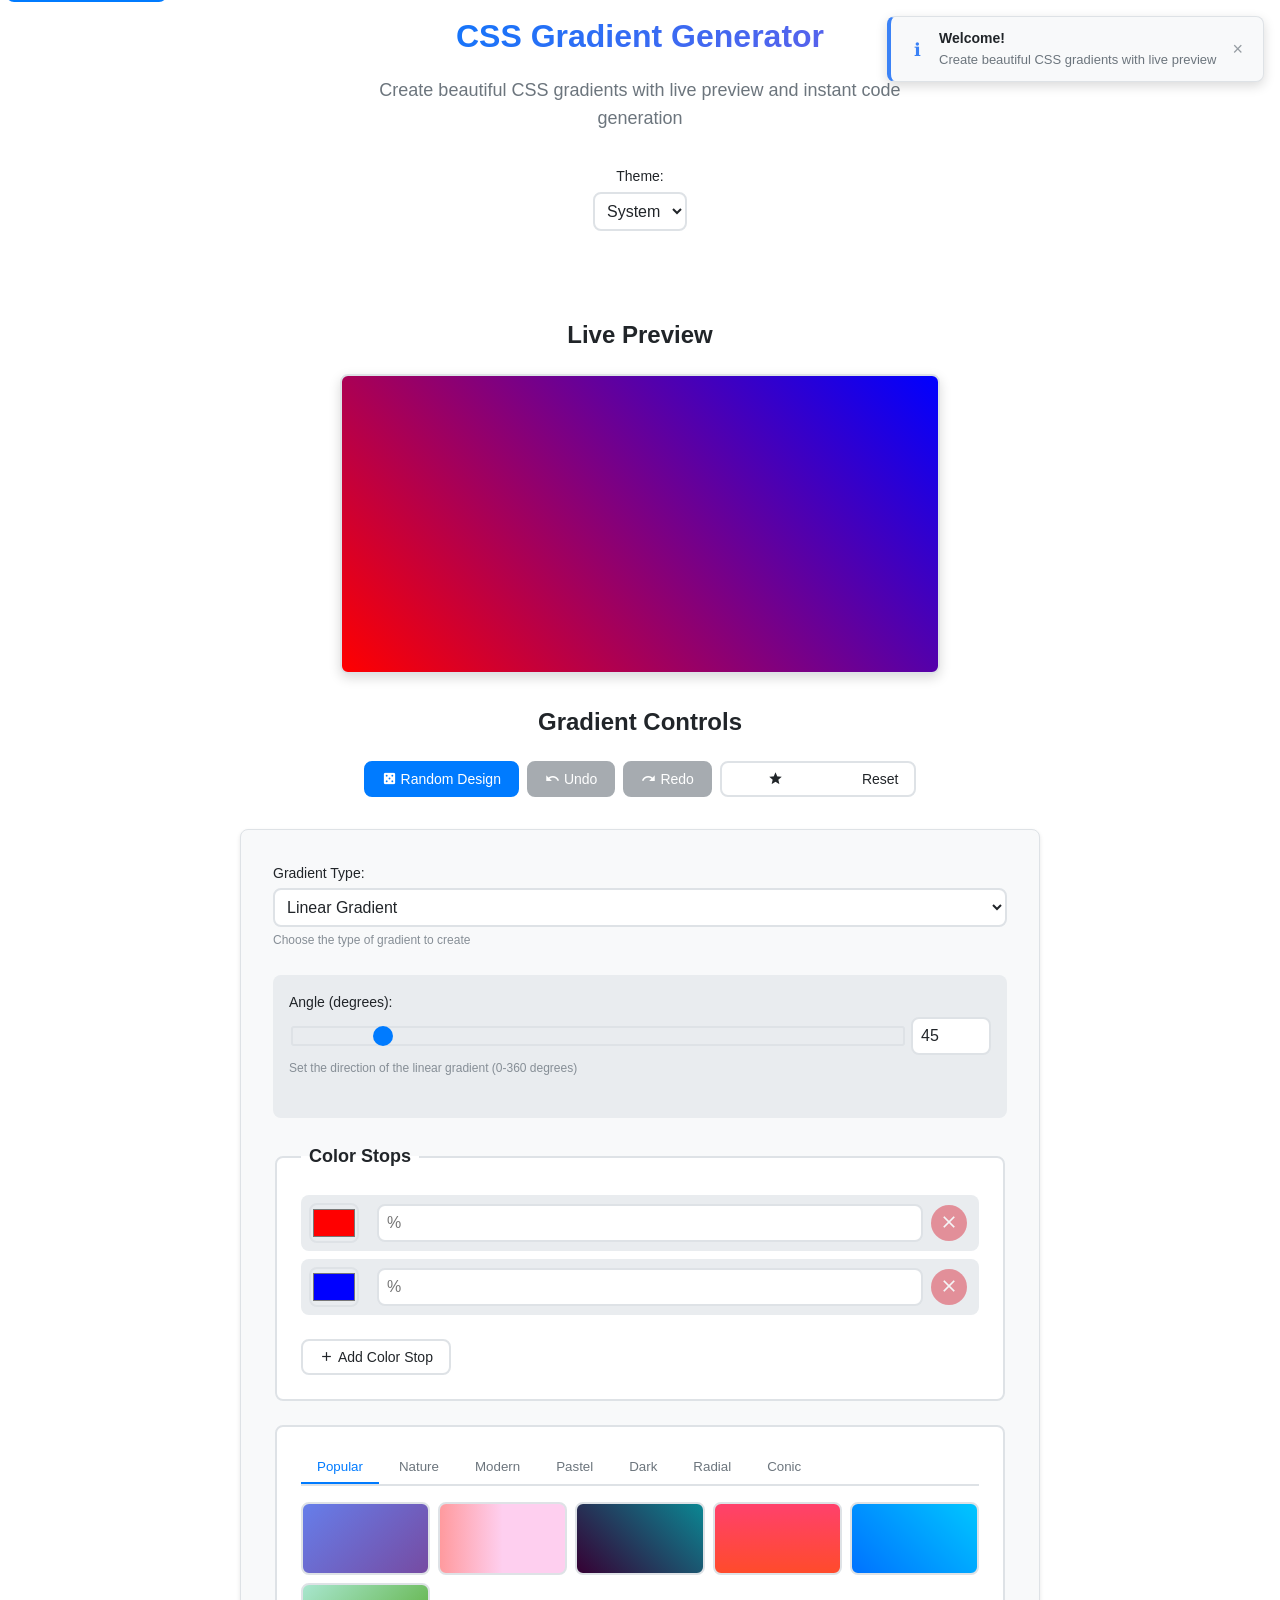
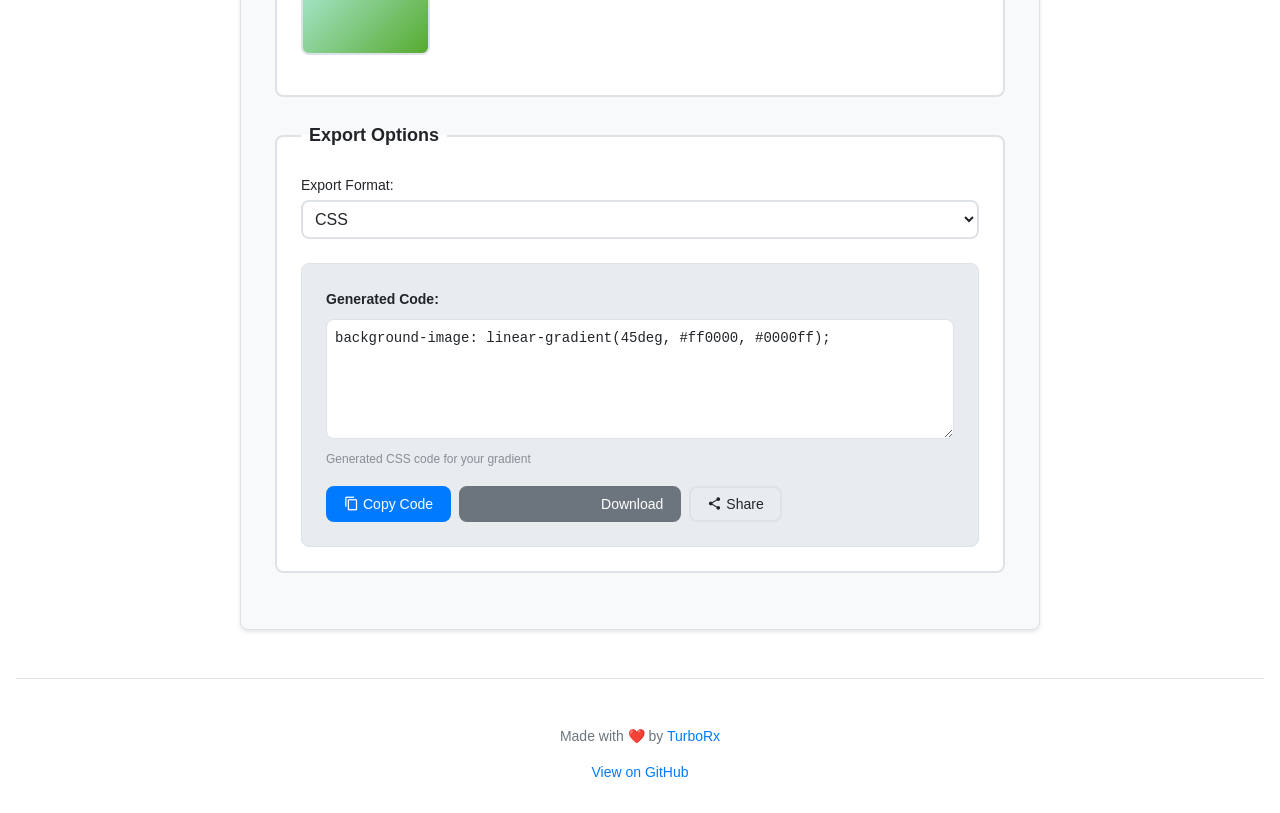
==== index.html @ c4567948 "feat: Replace theme toggle with a theme selector dropdown - Replaces the light/dark mode buttons wit" ====
<!DOCTYPE html>
<html lang="en">
<head>
  <meta charset="UTF-8" />
  <meta name="viewport" content="width=device-width, initial-scale=1.0"/>
  <meta name="description" content="Professional CSS Gradient Generator with live preview, multiple gradient types, and instant code generation" />
  <meta name="keywords" content="CSS, gradient, generator, web design, linear, radial, conic, CSS3" />
  <meta name="author" content="TurboRx" />
  <title>CSS Gradient Generator - Create Beautiful Gradients with Live Preview</title>
  
  <!-- Preload critical resources -->
  <link rel="preload" href="styles/styles.css" as="style" />
  <link rel="preload" href="scripts/gradientGenerator.js" as="script" />
  
  <!-- Material Icons -->
  <link rel="preload" href="https://fonts.googleapis.com/icon?family=Material+Icons" as="style" onload="this.onload=null;this.rel='stylesheet'" />
  <noscript><link rel="stylesheet" href="https://fonts.googleapis.com/icon?family=Material+Icons" /></noscript>
  
  <!-- Stylesheets -->
  <link rel="stylesheet" href="styles/index.css" />
  
  <!-- Favicon -->
  <link rel="icon" type="image/svg+xml" href="data:image/svg+xml,<svg xmlns=%22http://www.w3.org/2000/svg%22 viewBox=%220 0 100 100%22><defs><linearGradient id=%22g%22 x1=%220%22 y1=%220%22 x2=%22100%22 y2=%22100%22><stop offset=%220%25%22 style=%22stop-color:%23ff0080%22/><stop offset=%22100%25%22 style=%22stop-color:%23ff8c00%22/></linearGradient></defs><rect width=%22100%22 height=%22100%22 fill=%22url(%23g)%22/></svg>" />
</head>
<body>
  <a href="#main-content" class="skip-link">Skip to main content</a>
  
  <header class="site-header">
    <div>
      <h1 class="title">CSS Gradient Generator</h1>
      <p class="subtitle">Create beautiful CSS gradients with live preview and instant code generation</p>
    </div>
    <section class="theme-section" aria-labelledby="theme-heading">
      <h2 id="theme-heading" class="visually-hidden">Theme Settings</h2>
      <div class="form-group">
        <label for="theme-select">Theme:</label>
        <select id="theme-select">
          <option value="system">System</option>
          <option value="light">Light</option>
          <option value="dark">Dark</option>
        </select>
      </div>
    </section>
  </header>

  <main id="main-content">
    <section class="preview-section" aria-labelledby="preview-heading">
      <h2 id="preview-heading">Live Preview</h2>
      <div id="gradient-preview" role="img" aria-label="Gradient preview" tabindex="0" aria-describedby="gradient-description">
        <div class="loading-spinner" aria-hidden="true"></div>
      </div>
      <p id="gradient-description" class="visually-hidden">Live preview of your gradient</p>
    </section>

    <section class="controls-section" aria-labelledby="controls-heading">
      <h2 id="controls-heading">Gradient Controls</h2>
      
      <div class="action-buttons">
        <button id="randomDesign" type="button" class="btn btn-primary">
          <span class="material-icons" aria-hidden="true">casino</span>
          Random Design
        </button>
        <button id="undoBtn" type="button" class="btn btn-secondary" disabled>
          <span class="material-icons" aria-hidden="true">undo</span>
          Undo
        </button>
        <button id="redoBtn" type="button" class="btn btn-secondary" disabled>
          <span class="material-icons" aria-hidden="true">redo</span>
          Redo
        </button>
        <button id="resetBtn" type="button" class="btn btn-outline">
          <span class="material-icons" aria-hidden="true">restart_alt</span>
          Reset
        </button>
      </div>

      <div id="controls">
        <div class="form-group">
          <label for="gradientType">Gradient Type:</label>
          <select id="gradientType" aria-describedby="gradient-type-help">
            <option value="linear-gradient">Linear Gradient</option>
            <option value="radial-gradient">Radial Gradient</option>
            <option value="conic-gradient">Conic Gradient</option>
            <option value="repeating-linear-gradient">Repeating Linear</option>
            <option value="repeating-radial-gradient">Repeating Radial</option>
            <option value="repeating-conic-gradient">Repeating Conic</option>
          </select>
          <small id="gradient-type-help">Choose the type of gradient to create</small>
        </div>

        <div id="linearControls" class="gradient-controls active">
          <div class="form-group">
            <label for="angle">Angle (degrees):</label>
            <div class="input-with-slider">
              <input type="range" id="angleSlider" min="0" max="360" value="45" aria-label="Gradient angle slider" />
              <input type="number" id="angle" value="45" min="0" max="360" aria-describedby="angle-help" />
            </div>
            <small id="angle-help">Set the direction of the linear gradient (0-360 degrees)</small>
          </div>
        </div>

        <div id="radialControls" class="gradient-controls">
          <div class="form-group">
            <label for="radialShape">Shape:</label>
            <select id="radialShape" aria-describedby="radial-shape-help">
              <option value="circle">Circle</option>
              <option value="ellipse">Ellipse</option>
            </select>
            <small id="radial-shape-help">Choose between circular or elliptical shape</small>
          </div>
          <div class="form-group">
            <label for="radialSize">Size:</label>
            <select id="radialSize" aria-describedby="radial-size-help">
              <option value="farthest-corner">Farthest Corner</option>
              <option value="closest-side">Closest Side</option>
              <option value="closest-corner">Closest Corner</option>
              <option value="farthest-side">Farthest Side</option>
              <option value="contain">Contain</option>
              <option value="cover">Cover</option>
            </select>
            <small id="radial-size-help">Define how the gradient extends</small>
          </div>
          <div class="form-group">
            <label for="radialPosition">Position:</label>
            <input type="text" id="radialPosition" value="center" aria-describedby="radial-position-help" />
            <small id="radial-position-help">Center position (e.g., "center", "top left", "50% 25%")</small>
          </div>
        </div>

        <div id="conicControls" class="gradient-controls">
          <div class="form-group">
            <label for="conicAngle">Starting Angle (degrees):</label>
            <div class="input-with-slider">
              <input type="range" id="conicAngleSlider" min="0" max="360" value="0" aria-label="Conic angle slider" />
              <input type="number" id="conicAngle" value="0" min="0" max="360" aria-describedby="conic-angle-help" />
            </div>
            <small id="conic-angle-help">Starting angle for the conic gradient</small>
          </div>
          <div class="form-group">
            <label for="conicPosition">Position:</label>
            <input type="text" id="conicPosition" value="center" aria-describedby="conic-position-help" />
            <small id="conic-position-help">Center position for the conic gradient</small>
          </div>
        </div>

        <fieldset class="color-stops-fieldset">
          <legend>Color Stops</legend>
          <div id="colorStops" role="group" aria-label="Color stops list">
            <div class="color-stop" data-stop-index="0">
              <label class="visually-hidden" for="color-0">Color 1</label>
              <input type="color" id="color-0" value="#ff0000" aria-label="Color 1" />
              <label class="visually-hidden" for="position-0">Position 1</label>
              <input type="number" id="position-0" class="stop-position" placeholder="%" min="0" max="100" aria-label="Position 1 (percentage)" />
              <button class="remove-stop btn-icon" type="button" aria-label="Remove color stop 1" disabled>
                <span class="material-icons" aria-hidden="true">close</span>
              </button>
            </div>
            <div class="color-stop" data-stop-index="1">
              <label class="visually-hidden" for="color-1">Color 2</label>
              <input type="color" id="color-1" value="#0000ff" aria-label="Color 2" />
              <label class="visually-hidden" for="position-1">Position 2</label>
              <input type="number" id="position-1" class="stop-position" placeholder="%" min="0" max="100" aria-label="Position 2 (percentage)" />
              <button class="remove-stop btn-icon" type="button" aria-label="Remove color stop 2" disabled>
                <span class="material-icons" aria-hidden="true">close</span>
              </button>
            </div>
          </div>
          <button id="addStop" type="button" class="btn btn-outline">
            <span class="material-icons" aria-hidden="true">add</span>
            Add Color Stop
          </button>
        </fieldset>

        <fieldset class="presets-fieldset">
          <legend>Preset Gradients</legend>
          <div id="presetGradients" class="preset-grid" role="group" aria-label="Preset gradient options"></div>
        </fieldset>

        <fieldset class="export-fieldset">
          <legend>Export Options</legend>
          <div class="form-group">
            <label for="exportFormat">Export Format:</label>
            <select id="exportFormat">
              <option value="css">CSS</option>
              <option value="scss">SCSS</option>
              <option value="json">JSON</option>
              <option value="svg">SVG</option>
            </select>
          </div>
          <div class="code-output">
            <label for="css-code" class="code-label">Generated Code:</label>
            <textarea id="css-code" rows="4" cols="50" readonly aria-describedby="css-code-help" spellcheck="false"></textarea>
            <small id="css-code-help">Generated CSS code for your gradient</small>
            <div class="code-actions">
              <button id="copyCode" type="button" class="btn btn-primary">
                <span class="material-icons" aria-hidden="true">content_copy</span>
                Copy Code
              </button>
              <button id="downloadCode" type="button" class="btn btn-secondary">
                <span class="material-icons" aria-hidden="true">download</span>
                Download
              </button>
              <button id="shareGradient" type="button" class="btn btn-outline">
                <span class="material-icons" aria-hidden="true">share</span>
                Share
              </button>
            </div>
          </div>
        </fieldset>
      </div>
    </section>
  </main>

  <footer>
    <p>Made with ❤️ by <a href="https://github.com/TurboRx" target="_blank" rel="noopener noreferrer">TurboRx</a></p>
    <p><a href="https://github.com/TurboRx/CSS-Gradient-Generator" target="_blank" rel="noopener noreferrer">View on GitHub</a></p>
  </footer>

  <div id="toast-container" aria-live="polite" aria-atomic="true"></div>
  <div id="loading-overlay" class="loading-overlay" aria-hidden="true">
    <div class="loading-content">
      <div class="loading-spinner"></div>
      <p>Processing...</p>
    </div>
  </div>

  <!-- Scripts loaded in dependency order -->
  <script src="scripts/toastNotifications.js"></script>
  <script src="scripts/utils.js"></script>
  <script src="scripts/gradientPresets.js"></script>
  <script src="scripts/gradientGenerator.js"></script>
</body>
</html>
---- styles/styles.css ----
/* ===== CSS GRADIENT GENERATOR STYLES ===== */

/* CSS Variables for consistent theming */
:root {
  /* Light Theme Colors */
  --bg-primary: #ffffff;
  --bg-secondary: #f8f9fa;
  --bg-tertiary: #e9ecef;
  --text-primary: #212529;
  --text-secondary: #6c757d;
  --text-muted: #868e96;
  
  /* Accent Colors */
  --accent-primary: #007bff;
  --accent-secondary: #6c5ce7;
  --accent-success: #28a745;
  --accent-warning: #ffc107;
  --accent-danger: #dc3545;
  
  /* Border and Shadow */
  --border-color: #dee2e6;
  --border-radius: 8px;
  --shadow-sm: 0 2px 4px rgba(0,0,0,0.1);
  --shadow-md: 0 4px 12px rgba(0,0,0,0.15);
  --shadow-lg: 0 8px 24px rgba(0,0,0,0.2);
  
  /* Spacing */
  --spacing-xs: 0.25rem;
  --spacing-sm: 0.5rem;
  --spacing-md: 1rem;
  --spacing-lg: 1.5rem;
  --spacing-xl: 2rem;
  --spacing-xxl: 3rem;
  
  /* Typography */
  --font-family: -apple-system, BlinkMacSystemFont, 'Segoe UI', Roboto, 'Helvetica Neue', Arial, sans-serif;
  --font-family-mono: 'SF Mono', Monaco, 'Cascadia Code', 'Roboto Mono', Consolas, 'Courier New', monospace;
  --font-size-xs: 0.75rem;
  --font-size-sm: 0.875rem;
  --font-size-base: 1rem;
  --font-size-lg: 1.125rem;
  --font-size-xl: 1.25rem;
  --font-size-xxl: 1.5rem;
  --font-size-xxxl: 2rem;
  
  /* Transitions */
  --transition-fast: 0.15s ease;
  --transition-base: 0.25s ease;
  --transition-slow: 0.35s ease;
}

/* Dark Theme Variables */
[data-theme='dark'] {
  --bg-primary: #0d1117;
  --bg-secondary: #161b22;
  --bg-tertiary: #21262d;
  --text-primary: #f0f6fc;
  --text-secondary: #8b949e;
  --text-muted: #6e7681;
  --border-color: #30363d;
  --accent-primary: #58a6ff;
  --accent-secondary: #a5a5ff;
}

/* ===== BASE STYLES ===== */

*,
*::before,
*::after {
  box-sizing: border-box;
}

body {
  margin: 0;
  padding: var(--spacing-md);
  font-family: var(--font-family);
  font-size: var(--font-size-base);
  line-height: 1.6;
  color: var(--text-primary);
  background-color: var(--bg-primary);
  transition: background-color var(--transition-base), color var(--transition-base);
  min-height: 100vh;
  display: flex;
  flex-direction: column;
}

/* Focus styles for accessibility */
:focus {
  outline: 2px solid var(--accent-primary);
  outline-offset: 2px;
}

:focus:not(:focus-visible) {
  outline: none;
}

:focus-visible {
  outline: 2px solid var(--accent-primary);
  outline-offset: 2px;
}

/* Skip link for accessibility */
.skip-link {
  position: absolute;
  top: -40px;
  left: 6px;
  background: var(--accent-primary);
  color: white;
  padding: 8px;
  text-decoration: none;
  border-radius: var(--border-radius);
  z-index: 1000;
  transition: top var(--transition-fast);
}

.skip-link:focus {
  top: 6px;
}

/* Visually hidden utility */
.visually-hidden {
  position: absolute !important;
  width: 1px !important;
  height: 1px !important;
  padding: 0 !important;
  margin: -1px !important;
  overflow: hidden !important;
  clip: rect(0, 0, 0, 0) !important;
  white-space: nowrap !important;
  border: 0 !important;
}

/* ===== TYPOGRAPHY ===== */

h1, h2, h3, h4, h5, h6 {
  margin: 0 0 var(--spacing-md) 0;
  font-weight: 600;
  line-height: 1.3;
}

.title {
  text-align: center;
  font-size: var(--font-size-xxxl);
  font-weight: 700;
  background: linear-gradient(135deg, var(--accent-primary), var(--accent-secondary));
  -webkit-background-clip: text;
  -webkit-text-fill-color: transparent;
  background-clip: text;
  margin-bottom: var(--spacing-sm);
}

.subtitle {
  text-align: center;
  color: var(--text-secondary);
  font-size: var(--font-size-lg);
  margin-bottom: var(--spacing-xl);
  max-width: 600px;
  margin-left: auto;
  margin-right: auto;
}

/* ===== LAYOUT ===== */

.site-header {
  display: flex;
  flex-direction: column;
  align-items: center;
  margin-bottom: var(--spacing-xl);
}

main {
  flex: 1;
  max-width: 1200px;
  margin: 0 auto;
  width: 100%;
}

footer {
  margin-top: var(--spacing-xxl);
  padding-top: var(--spacing-xl);
  border-top: 1px solid var(--border-color);
  text-align: center;
  color: var(--text-secondary);
  font-size: var(--font-size-sm);
}

footer a {
  color: var(--accent-primary);
  text-decoration: none;
  transition: color var(--transition-fast);
}

footer a:hover {
  text-decoration: underline;
}

/* ===== SECTIONS ===== */

section {
  margin-bottom: var(--spacing-xl);
}

.theme-section {
  text-align: center;
  margin-bottom: var(--spacing-xl);
}

.preview-section h2,
.controls-section h2 {
  text-align: center;
  margin-bottom: var(--spacing-lg);
  color: var(--text-primary);
}

/* ===== THEME TOGGLE ===== */

#theme-toggle {
  display: flex;
  justify-content: center;
  gap: var(--spacing-sm);
  margin-bottom: var(--spacing-lg);
}

#theme-toggle .btn {
  display: flex;
  align-items: center;
  gap: var(--spacing-xs);
  padding: var(--spacing-sm) var(--spacing-md);
  border: 2px solid var(--border-color);
  background: var(--bg-secondary);
  color: var(--text-primary);
  border-radius: var(--border-radius);
  cursor: pointer;
  font-size: var(--font-size-sm);
  font-weight: 500;
  transition: all var(--transition-fast);
  text-decoration: none;
}

#theme-toggle .btn:hover {
  border-color: var(--accent-primary);
  transform: translateY(-2px);
  box-shadow: var(--shadow-sm);
}

#theme-toggle .btn[aria-pressed="true"] {
  background: var(--accent-primary);
  border-color: var(--accent-primary);
  color: white;
}

/* Material Icons Support */
.material-icons {
  font-family: 'Material Icons';
  font-weight: normal;
  font-style: normal;
  font-size: 1.1em;
  line-height: 1;
  letter-spacing: normal;
  text-transform: none;
  display: inline-block;
  white-space: nowrap;
  word-wrap: normal;
  direction: ltr;
  -webkit-font-feature-settings: 'liga';
  -webkit-font-smoothing: antialiased;
}

/* Fallback for Material Icons */
.material-icons::before {
  content: attr(data-icon);
}

/* ===== GRADIENT PREVIEW ===== */

#gradient-preview {
  width: 100%;
  max-width: 600px;
  height: 300px;
  margin: 0 auto var(--spacing-xl);
  border-radius: var(--border-radius);
  border: 2px solid var(--border-color);
  position: relative;
  overflow: hidden;
  transition: all var(--transition-base);
  box-shadow: var(--shadow-md);
  background: linear-gradient(45deg, #ff0080, #ff8c00);
}

#gradient-preview:hover {
  box-shadow: var(--shadow-lg);
  transform: translateY(-4px);
}

#gradient-preview:focus {
  border-color: var(--accent-primary);
}

.loading-spinner {
  position: absolute;
  top: 50%;
  left: 50%;
  transform: translate(-50%, -50%);
  width: 40px;
  height: 40px;
  border: 4px solid var(--border-color);
  border-top: 4px solid var(--accent-primary);
  border-radius: 50%;
  animation: spin 1s linear infinite;
  display: none;
}

@keyframes spin {
  0% { transform: translate(-50%, -50%) rotate(0deg); }
  100% { transform: translate(-50%, -50%) rotate(360deg); }
}

/* ===== CONTROLS ===== */

.controls-section {
  max-width: 800px;
  margin: 0 auto;
}

.action-buttons {
  display: flex;
  justify-content: center;
  flex-wrap: wrap;
  gap: var(--spacing-sm);
  margin-bottom: var(--spacing-xl);
}

#controls {
  background: var(--bg-secondary);
  padding: var(--spacing-xl);
  border: 1px solid var(--border-color);
  border-radius: var(--border-radius);
  box-shadow: var(--shadow-sm);
}

/* ===== FORM STYLES ===== */

.form-group {
  margin-bottom: var(--spacing-lg);
}

label {
  display: block;
  margin-bottom: var(--spacing-xs);
  font-weight: 500;
  color: var(--text-primary);
  font-size: var(--font-size-sm);
}

input,
select,
textarea {
  width: 100%;
  padding: var(--spacing-sm);
  border: 2px solid var(--border-color);
  border-radius: var(--border-radius);
  background: var(--bg-primary);
  color: var(--text-primary);
  font-size: var(--font-size-base);
  font-family: inherit;
  transition: all var(--transition-fast);
}

input:focus,
select:focus,
textarea:focus {
  border-color: var(--accent-primary);
  box-shadow: 0 0 0 3px rgba(0, 123, 255, 0.1);
}

input:invalid {
  border-color: var(--accent-danger);
}

small {
  display: block;
  margin-top: var(--spacing-xs);
  color: var(--text-muted);
  font-size: var(--font-size-xs);
}

/* Input with slider */
.input-with-slider {
  display: grid;
  grid-template-columns: 1fr 80px;
  gap: var(--spacing-sm);
  align-items: center;
}

input[type="range"] {
  -webkit-appearance: none;
  height: 6px;
  background: var(--bg-tertiary);
  border-radius: 3px;
  outline: none;
}

input[type="range"]::-webkit-slider-thumb {
  -webkit-appearance: none;
  appearance: none;
  width: 20px;
  height: 20px;
  background: var(--accent-primary);
  border-radius: 50%;
  cursor: pointer;
  transition: all var(--transition-fast);
}

input[type="range"]::-webkit-slider-thumb:hover {
  transform: scale(1.2);
}

input[type="range"]::-moz-range-thumb {
  width: 20px;
  height: 20px;
  background: var(--accent-primary);
  border-radius: 50%;
  cursor: pointer;
  border: none;
}

/* ===== FIELDSETS ===== */

fieldset {
  border: 2px solid var(--border-color);
  border-radius: var(--border-radius);
  padding: var(--spacing-lg);
  margin-bottom: var(--spacing-lg);
  background: var(--bg-primary);
}

legend {
  padding: 0 var(--spacing-sm);
  font-weight: 600;
  color: var(--text-primary);
  font-size: var(--font-size-lg);
}

.gradient-controls {
  display: none;
  padding: var(--spacing-md);
  background: var(--bg-tertiary);
  border-radius: var(--border-radius);
  margin-bottom: var(--spacing-lg);
}

.gradient-controls.active {
  display: block;
  animation: fadeIn 0.3s ease;
}

@keyframes fadeIn {
  from { opacity: 0; transform: translateY(-10px); }
  to { opacity: 1; transform: translateY(0); }
}

/* ===== COLOR STOPS ===== */

.color-stops-fieldset {
  position: relative;
}

#colorStops {
  max-height: 400px;
  overflow-y: auto;
  margin-bottom: var(--spacing-md);
}

.color-stop {
  display: grid;
  grid-template-columns: 60px 1fr 40px;
  gap: var(--spacing-sm);
  align-items: center;
  padding: var(--spacing-sm);
  background: var(--bg-tertiary);
  border-radius: var(--border-radius);
  margin-bottom: var(--spacing-sm);
  transition: all var(--transition-fast);
  animation: slideIn 0.3s ease;
}

@keyframes slideIn {
  from {
    opacity: 0;
    transform: translateX(-20px);
  }
  to {
    opacity: 1;
    transform: translateX(0);
  }
}

@keyframes slideOut {
  from {
    opacity: 1;
    transform: translateX(0);
  }
  to {
    opacity: 0;
    transform: translateX(-100%);
  }
}

.color-stop:hover {
  background: var(--bg-secondary);
  transform: translateX(4px);
}

.color-stop input[type="color"] {
  width: 50px;
  height: 40px;
  padding: 0;
  border: 2px solid var(--border-color);
  border-radius: var(--border-radius);
  cursor: pointer;
  background: none;
}

.color-stop input[type="number"] {
  width: 100%;
}

.btn-icon {
  width: 36px;
  height: 36px;
  border: none;
  background: var(--accent-danger);
  color: white;
  border-radius: 50%;
  cursor: pointer;
  display: flex;
  align-items: center;
  justify-content: center;
  font-size: var(--font-size-lg);
  font-weight: bold;
  transition: all var(--transition-fast);
}

.btn-icon:hover:not(:disabled) {
  background: #c82333;
  transform: scale(1.1);
}

.btn-icon:disabled {
  opacity: 0.5;
  cursor: not-allowed;
  transform: none;
}

/* ===== PRESET GRADIENTS ===== */

.preset-grid {
  display: grid;
  grid-template-columns: repeat(auto-fill, minmax(120px, 1fr));
  gap: var(--spacing-sm);
  margin-bottom: var(--spacing-md);
}

.preset-item {
  aspect-ratio: 16/9;
  border-radius: var(--border-radius);
  border: 2px solid var(--border-color);
  cursor: pointer;
  transition: all var(--transition-fast);
  position: relative;
  overflow: hidden;
}

.preset-item:hover {
  border-color: var(--accent-primary);
  transform: scale(1.05);
  box-shadow: var(--shadow-md);
}

.preset-item:focus {
  border-color: var(--accent-primary);
  box-shadow: 0 0 0 3px rgba(0, 123, 255, 0.2);
}

.preset-item::after {
  content: '';
  position: absolute;
  inset: 0;
  background: rgba(0, 0, 0, 0.1);
  opacity: 0;
  transition: opacity var(--transition-fast);
}

.preset-item:hover::after {
  opacity: 1;
}

/* ===== BUTTONS ===== */

.btn {
  display: inline-flex;
  align-items: center;
  gap: var(--spacing-xs);
  padding: var(--spacing-sm) var(--spacing-md);
  border: 2px solid transparent;
  border-radius: var(--border-radius);
  font-size: var(--font-size-sm);
  font-weight: 500;
  text-decoration: none;
  cursor: pointer;
  transition: all var(--transition-fast);
  background: none;
  color: inherit;
  font-family: inherit;
  position: relative;
  overflow: hidden;
}

.btn::before {
  content: '';
  position: absolute;
  inset: 0;
  background: currentColor;
  opacity: 0;
  transition: opacity var(--transition-fast);
  z-index: -1;
}

.btn:hover::before {
  opacity: 0.1;
}

.btn:active {
  transform: translateY(1px);
}

.btn:disabled {
  opacity: 0.6;
  cursor: not-allowed;
  transform: none !important;
}

.btn-primary {
  background: var(--accent-primary);
  color: white;
  border-color: var(--accent-primary);
}

.btn-primary:hover {
  background: #0056b3;
  border-color: #0056b3;
  transform: translateY(-2px);
  box-shadow: var(--shadow-md);
}

.btn-secondary {
  background: var(--text-secondary);
  color: white;
  border-color: var(--text-secondary);
}

.btn-secondary:hover {
  background: #495057;
  border-color: #495057;
  transform: translateY(-2px);
}

.btn-outline {
  border-color: var(--border-color);
  background: transparent;
  color: var(--text-primary);
}

.btn-outline:hover {
  background: var(--accent-primary);
  border-color: var(--accent-primary);
  color: white;
  transform: translateY(-2px);
}

/* ===== CODE OUTPUT ===== */

.code-output {
  background: var(--bg-tertiary);
  padding: var(--spacing-lg);
  border-radius: var(--border-radius);
  border: 1px solid var(--border-color);
}

.code-label {
  font-size: var(--font-size-sm);
  font-weight: 600;
  margin-bottom: var(--spacing-sm);
}

#css-code {
  font-family: var(--font-family-mono);
  font-size: var(--font-size-sm);
  line-height: 1.5;
  background: var(--bg-primary);
  border: 1px solid var(--border-color);
  resize: vertical;
  min-height: 120px;
  width: 100%;
}

.code-actions {
  display: flex;
  flex-wrap: wrap;
  gap: var(--spacing-sm);
  margin-top: var(--spacing-md);
}

/* ===== TOAST NOTIFICATIONS ===== */

#toast-container {
  position: fixed;
  top: var(--spacing-md);
  right: var(--spacing-md);
  z-index: 1050;
  max-width: 350px;
}

.toast {
  background: var(--bg-primary);
  color: var(--text-primary);
  border: 1px solid var(--border-color);
  border-radius: var(--border-radius);
  padding: var(--spacing-md);
  margin-bottom: var(--spacing-sm);
  box-shadow: var(--shadow-lg);
  animation: slideInRight 0.3s ease;
  position: relative;
  display: flex;
  align-items: flex-start;
  gap: var(--spacing-sm);
}

@keyframes slideInRight {
  from {
    transform: translateX(100%);
    opacity: 0;
  }
  to {
    transform: translateX(0);
    opacity: 1;
  }
}

.toast.success {
  border-left: 4px solid var(--accent-success);
}

.toast.error {
  border-left: 4px solid var(--accent-danger);
}

.toast.warning {
  border-left: 4px solid var(--accent-warning);
}

.toast-icon {
  font-size: var(--font-size-lg);
  margin-top: 2px;
}

.toast-content {
  flex: 1;
}

.toast-title {
  font-weight: 600;
  margin-bottom: var(--spacing-xs);
}

.toast-message {
  font-size: var(--font-size-sm);
  color: var(--text-secondary);
}

.toast-close {
  background: none;
  border: none;
  color: var(--text-secondary);
  cursor: pointer;
  padding: 0;
  font-size: var(--font-size-lg);
  line-height: 1;
}

.toast-close:hover {
  color: var(--text-primary);
}

/* ===== LOADING OVERLAY ===== */

.loading-overlay {
  position: fixed;
  inset: 0;
  background: rgba(0, 0, 0, 0.7);
  display: flex;
  align-items: center;
  justify-content: center;
  z-index: 1060;
  backdrop-filter: blur(4px);
  opacity: 0;
  visibility: hidden;
  transition: all var(--transition-base);
}

.loading-overlay.active {
  opacity: 1;
  visibility: visible;
}

.loading-content {
  background: var(--bg-primary);
  padding: var(--spacing-xxl);
  border-radius: var(--border-radius);
  text-align: center;
  box-shadow: var(--shadow-lg);
}

.loading-content .loading-spinner {
  position: relative;
  transform: none;
  display: block;
  margin: 0 auto var(--spacing-lg);
}

/* ===== RESPONSIVE DESIGN ===== */

@media (max-width: 768px) {
  body {
    padding: var(--spacing-sm);
  }
  
  .site-header {
    margin-bottom: var(--spacing-lg);
  }
  
  .title {
    font-size: var(--font-size-xxl);
  }
  
  .subtitle {
    font-size: var(--font-size-base);
  }
  
  #gradient-preview {
    height: 200px;
  }
  
  #controls {
    padding: var(--spacing-lg);
  }
  
  .input-with-slider {
    grid-template-columns: 1fr;
    gap: var(--spacing-xs);
  }
  
  .color-stop {
    grid-template-columns: 50px 1fr 36px;
    gap: var(--spacing-xs);
  }
  
  .action-buttons {
    justify-content: stretch;
  }
  
  .action-buttons .btn {
    flex: 1;
    justify-content: center;
    min-width: 0;
  }
  
  .code-actions {
    flex-direction: column;
  }
  
  .code-actions .btn {
    justify-content: center;
  }
  
  .preset-grid {
    grid-template-columns: repeat(auto-fit, minmax(100px, 1fr));
  }
  
  #toast-container {
    left: var(--spacing-sm);
    right: var(--spacing-sm);
    max-width: none;
  }
  
  #theme-toggle {
    flex-direction: column;
    gap: var(--spacing-xs);
  }
}

@media (max-width: 480px) {
  .title {
    font-size: var(--font-size-xl);
  }
  
  #theme-toggle .btn {
    width: 120px;
    justify-content: center;
  }
  
  .action-buttons {
    grid-template-columns: 1fr 1fr;
    display: grid;
  }
}

/* ===== PRINT STYLES ===== */

@media print {
  .skip-link,
  #theme-toggle,
  .action-buttons,
  .code-actions,
  #toast-container,
  .loading-overlay {
    display: none !important;
  }
  
  body {
    background: white !important;
    color: black !important;
  }
  
  #gradient-preview {
    border: 2px solid #000;
    box-shadow: none;
  }
  
  #controls {
    border: 1px solid #000;
    box-shadow: none;
  }
}

/* ===== ACCESSIBILITY ENHANCEMENTS ===== */

@media (prefers-reduced-motion: reduce) {
  *,
  *::before,
  *::after {
    animation-duration: 0.01ms !important;
    animation-iteration-count: 1 !important;
    transition-duration: 0.01ms !important;
    scroll-behavior: auto !important;
  }
  
  .loading-spinner {
    animation: none;
  }
}

@media (prefers-contrast: high) {
  :root {
    --border-color: #000;
    --shadow-sm: 0 2px 4px rgba(0,0,0,0.5);
    --shadow-md: 0 4px 12px rgba(0,0,0,0.5);
    --shadow-lg: 0 8px 24px rgba(0,0,0,0.5);
  }
  
  [data-theme='dark'] {
    --border-color: #fff;
  }
}

/* ===== UTILITY CLASSES ===== */

.sr-only {
  position: absolute !important;
  width: 1px !important;
  height: 1px !important;
  padding: 0 !important;
  margin: -1px !important;
  overflow: hidden !important;
  clip: rect(0, 0, 0, 0) !important;
  white-space: nowrap !important;
  border: 0 !important;
}

.text-center { text-align: center; }
.text-left { text-align: left; }
.text-right { text-align: right; }

.mb-0 { margin-bottom: 0; }
.mb-1 { margin-bottom: var(--spacing-xs); }
.mb-2 { margin-bottom: var(--spacing-sm); }
.mb-3 { margin-bottom: var(--spacing-md); }
.mb-4 { margin-bottom: var(--spacing-lg); }

.fade-in {
  animation: fadeIn 0.5s ease;
}

.slide-up {
  animation: slideUp 0.3s ease;
}

@keyframes slideUp {
  from {
    opacity: 0;
    transform: translateY(20px);
  }
  to {
    opacity: 1;
    transform: translateY(0);
  }
}
---- styles/index.css ----
/* Aggregated styles: base styles only */
@import url('./styles.css');
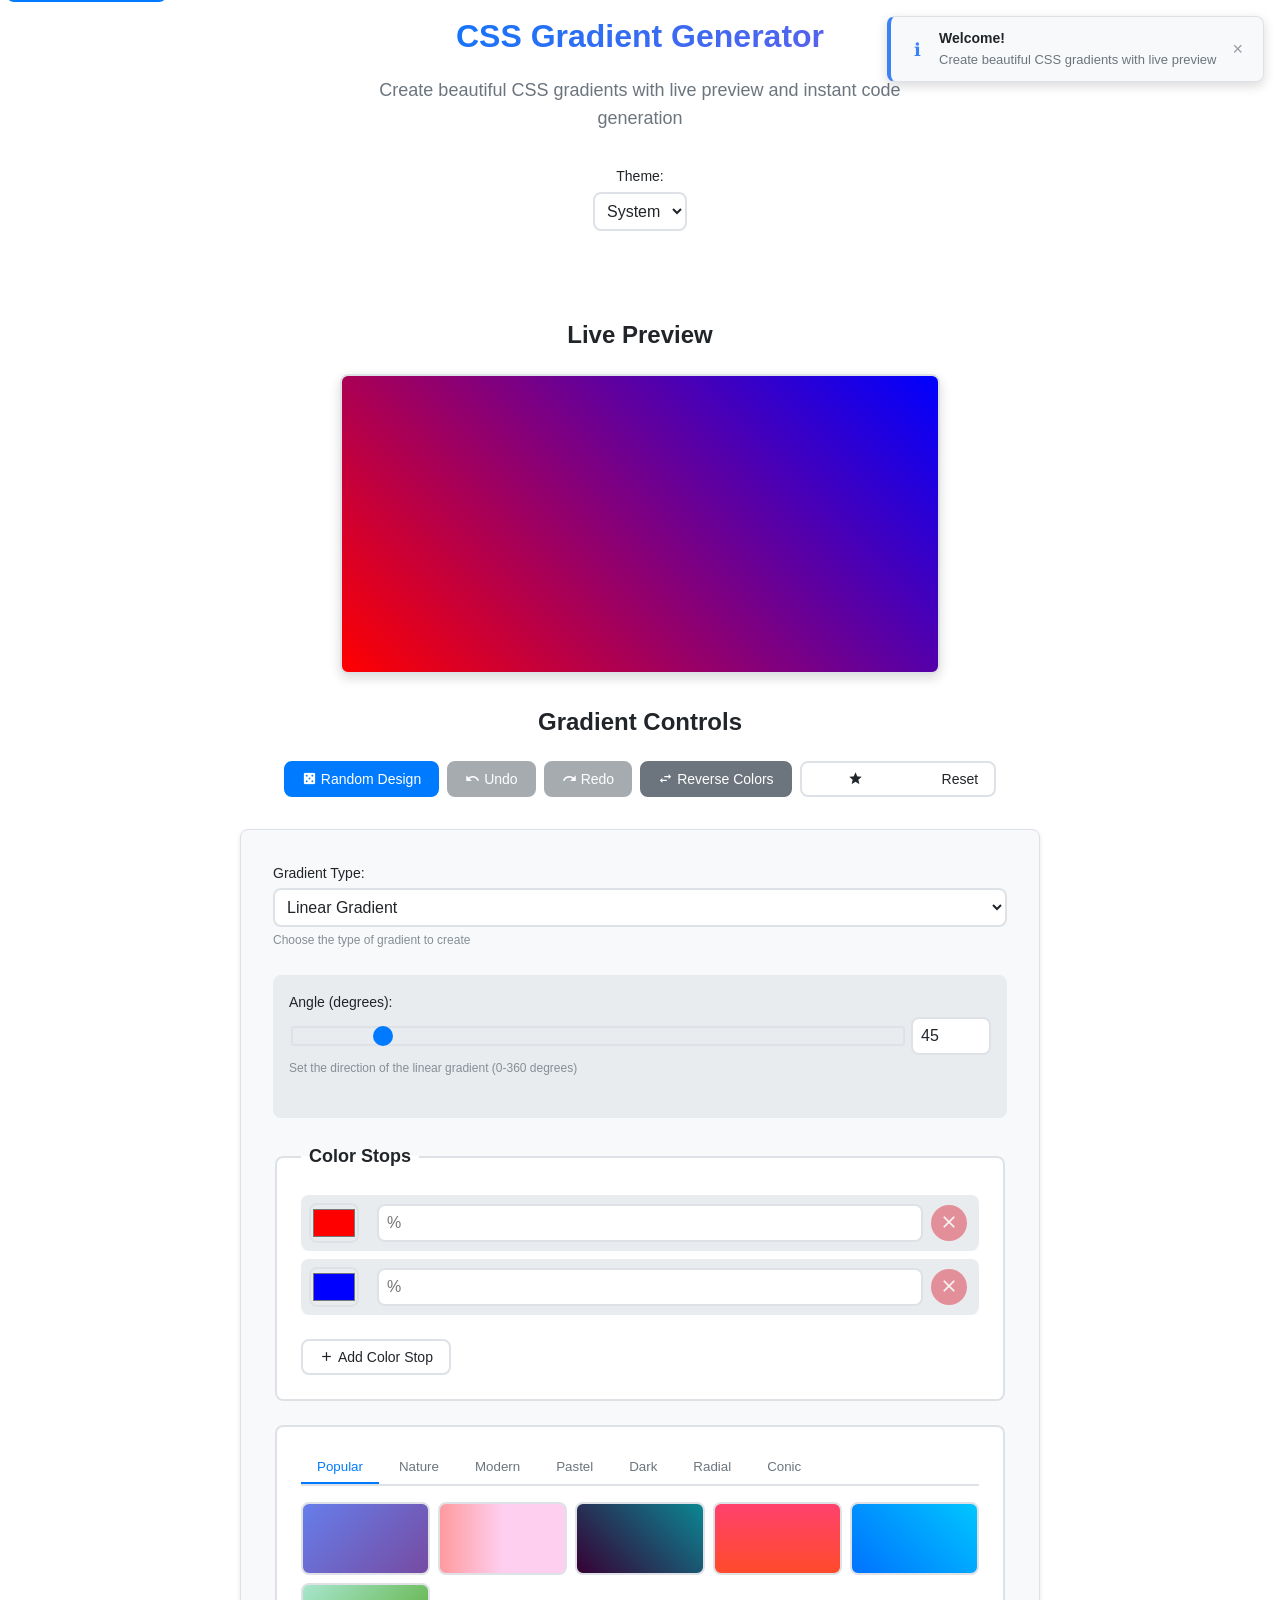
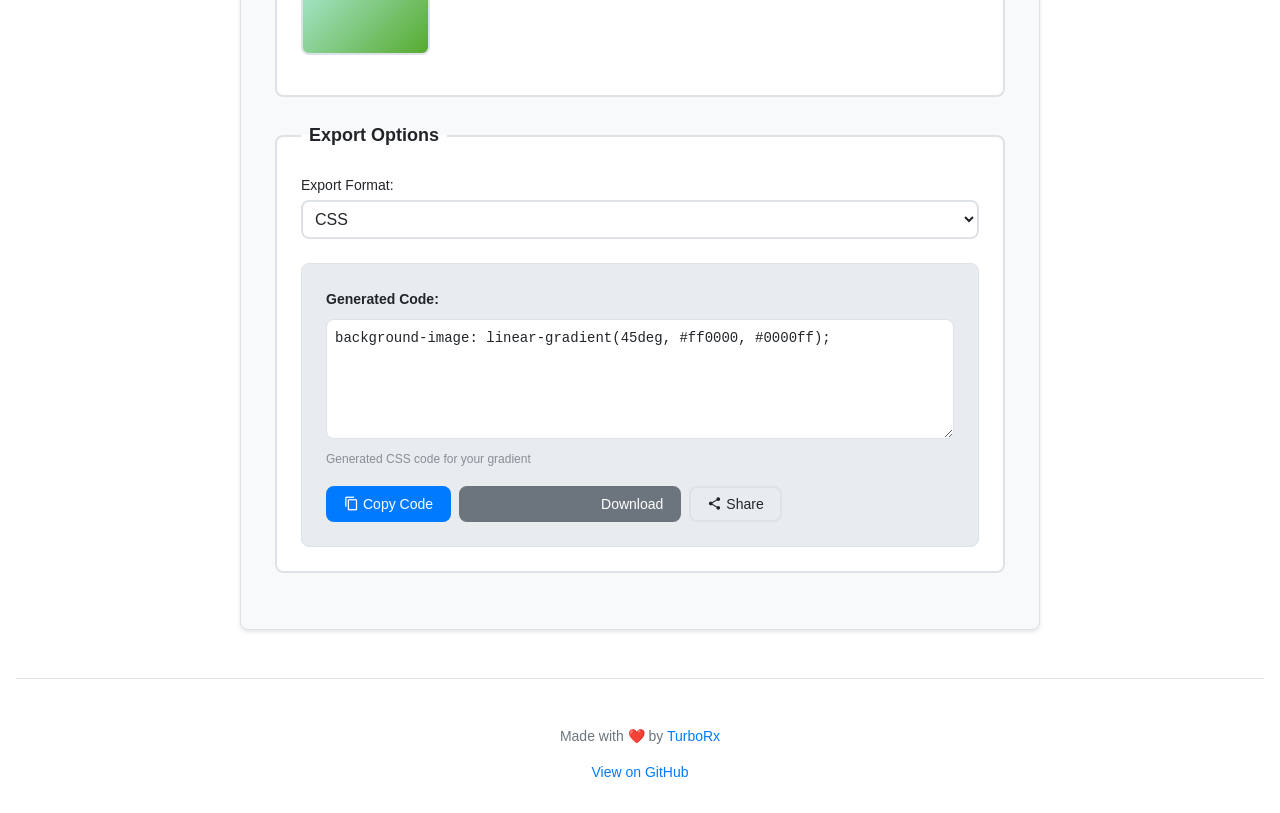
==== commit b3774cac: "feat: add Reverse Colors feature, Tailwind CSS export format, and test updates" ====
--- a/index.html
+++ b/index.html
@@ -68,6 +68,10 @@
           <span class="material-icons" aria-hidden="true">redo</span>
           Redo
         </button>
+        <button id="reverseColors" type="button" class="btn btn-secondary">
+          <span class="material-icons" aria-hidden="true">swap_horiz</span>
+          Reverse Colors
+        </button>
         <button id="resetBtn" type="button" class="btn btn-outline">
           <span class="material-icons" aria-hidden="true">restart_alt</span>
           Reset
@@ -182,6 +186,7 @@
             <label for="exportFormat">Export Format:</label>
             <select id="exportFormat">
               <option value="css">CSS</option>
+              <option value="tailwind">Tailwind CSS</option>
               <option value="scss">SCSS</option>
               <option value="json">JSON</option>
               <option value="svg">SVG</option>
--- a/styles/styles.css
+++ b/styles/styles.css
@@ -831,6 +831,10 @@
 /* ===== RESPONSIVE DESIGN ===== */
 
 @media (max-width: 768px) {
+  .skip-link {
+    display: none;
+  }
+
   body {
     padding: var(--spacing-sm);
   }
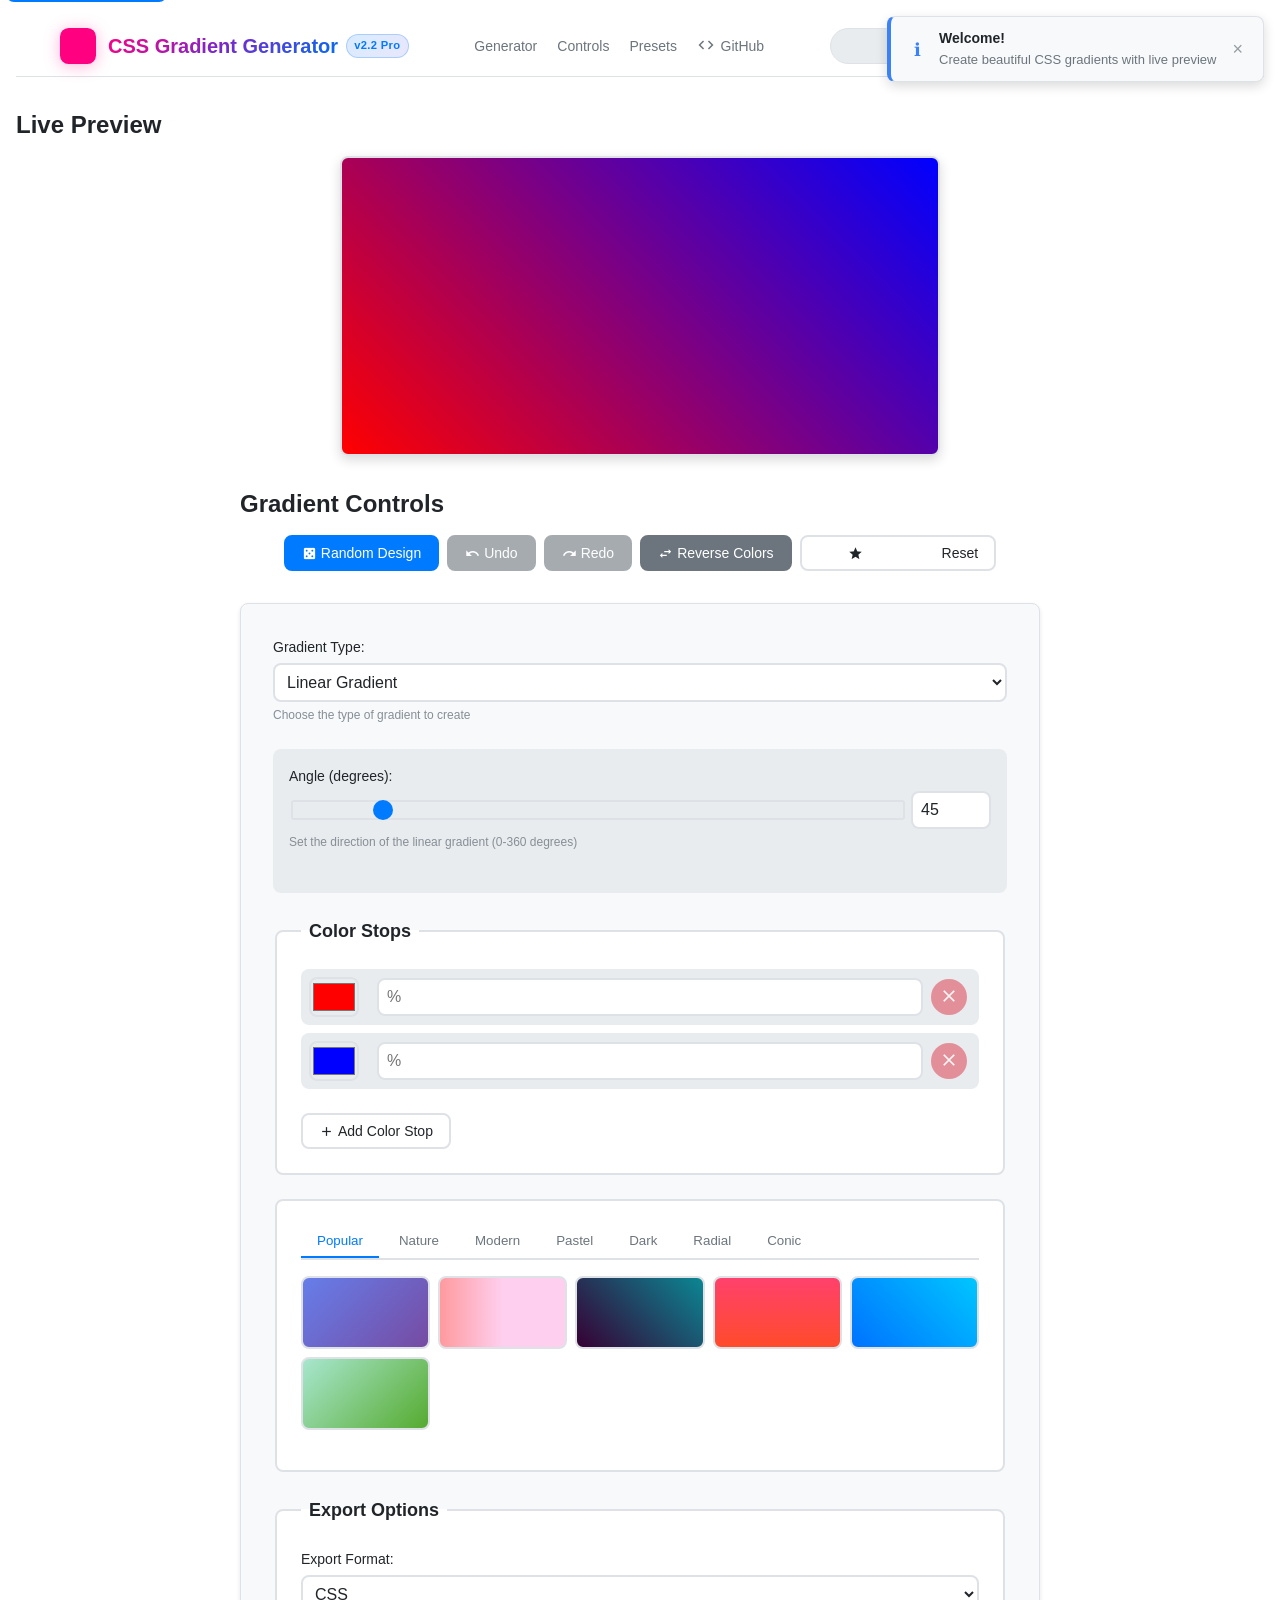
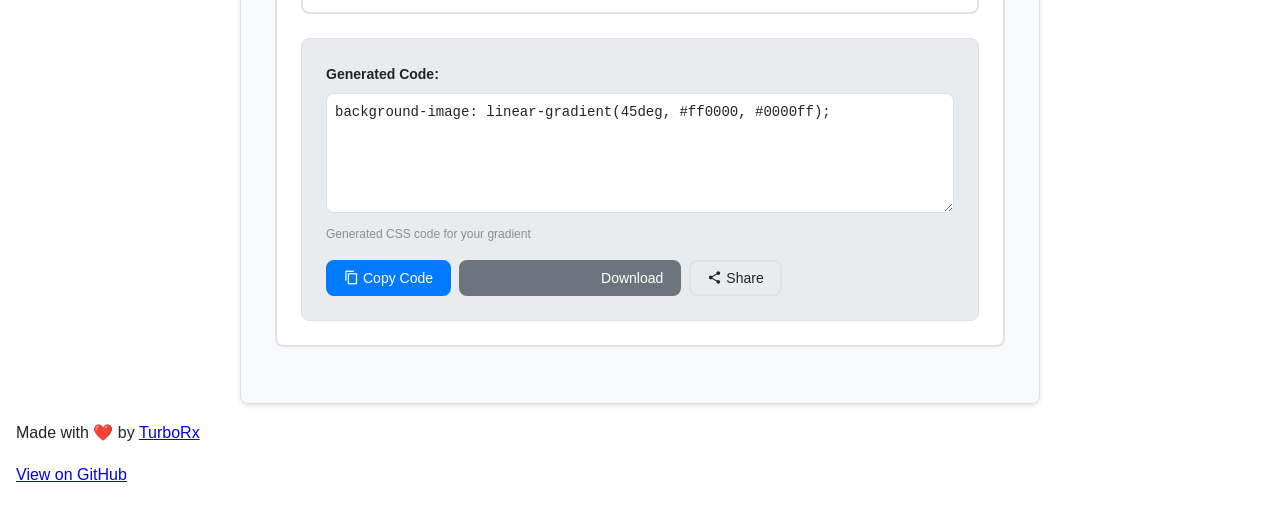
==== commit 471d2e8f: "feat(ui): add glassmorphic header, mobile hamburger menu, and modern Light/Dark/System theme pill sw" ====
--- a/index.html
+++ b/index.html
@@ -26,21 +26,94 @@
   <a href="#main-content" class="skip-link">Skip to main content</a>
   
   <header class="site-header">
-    <div>
-      <h1 class="title">CSS Gradient Generator</h1>
-      <p class="subtitle">Create beautiful CSS gradients with live preview and instant code generation</p>
-    </div>
-    <section class="theme-section" aria-labelledby="theme-heading">
-      <h2 id="theme-heading" class="visually-hidden">Theme Settings</h2>
-      <div class="form-group">
-        <label for="theme-select">Theme:</label>
-        <select id="theme-select">
+    <div class="header-container">
+      <div class="brand">
+        <div class="brand-logo" aria-hidden="true">
+          <svg viewBox="0 0 100 100" class="logo-svg" width="36" height="36">
+            <defs>
+              <linearGradient id="logo-g" x1="0" y1="0" x2="100" y2="100">
+                <stop offset="0%" stop-color="#ff0080"/>
+                <stop offset="100%" stop-color="#7928ca"/>
+              </linearGradient>
+            </defs>
+            <rect width="100" height="100" rx="24" fill="url(#logo-g)"/>
+          </svg>
+        </div>
+        <div class="brand-text">
+          <h1 class="title">CSS Gradient Generator</h1>
+          <span class="version-badge">v2.2 Pro</span>
+        </div>
+      </div>
+
+      <!-- Desktop Navigation -->
+      <nav class="desktop-nav" aria-label="Main Navigation">
+        <a href="#main-content" class="nav-link">Generator</a>
+        <a href="#controls-heading" class="nav-link">Controls</a>
+        <a href="#presetGradients" class="nav-link">Presets</a>
+        <a href="https://github.com/TurboRx/CSS-Gradient-Generator" target="_blank" rel="noopener noreferrer" class="nav-link github-link">
+          <span class="material-icons" aria-hidden="true">code</span> GitHub
+        </a>
+      </nav>
+
+      <!-- Theme Switcher Pills -->
+      <div class="theme-switcher-wrapper">
+        <div class="theme-pill-group" role="group" aria-label="Theme mode switcher">
+          <button type="button" class="theme-pill-btn" data-theme-val="light" title="Light Theme" aria-label="Light Theme">
+            <span class="material-icons" aria-hidden="true">light_mode</span>
+          </button>
+          <button type="button" class="theme-pill-btn" data-theme-val="dark" title="Dark Theme" aria-label="Dark Theme">
+            <span class="material-icons" aria-hidden="true">dark_mode</span>
+          </button>
+          <button type="button" class="theme-pill-btn" data-theme-val="system" title="System Theme" aria-label="System Theme">
+            <span class="material-icons" aria-hidden="true">desktop_windows</span>
+          </button>
+        </div>
+        <select id="theme-select" class="visually-hidden">
           <option value="system">System</option>
           <option value="light">Light</option>
           <option value="dark">Dark</option>
         </select>
       </div>
-    </section>
+
+      <!-- Mobile Hamburger Button -->
+      <button id="hamburger-menu" class="hamburger-btn" type="button" aria-label="Toggle navigation menu" aria-expanded="false" aria-controls="mobile-nav">
+        <span class="hamburger-bar"></span>
+        <span class="hamburger-bar"></span>
+        <span class="hamburger-bar"></span>
+      </button>
+    </div>
+
+    <!-- Mobile Drawer Nav -->
+    <div id="mobile-nav" class="mobile-nav-drawer" aria-hidden="true">
+      <nav aria-label="Mobile Navigation">
+        <a href="#main-content" class="mobile-link">
+          <span class="material-icons" aria-hidden="true">tune</span> Generator
+        </a>
+        <a href="#controls-heading" class="mobile-link">
+          <span class="material-icons" aria-hidden="true">settings</span> Controls
+        </a>
+        <a href="#presetGradients" class="mobile-link">
+          <span class="material-icons" aria-hidden="true">style</span> Presets
+        </a>
+        <a href="https://github.com/TurboRx/CSS-Gradient-Generator" target="_blank" rel="noopener noreferrer" class="mobile-link">
+          <span class="material-icons" aria-hidden="true">code</span> View on GitHub
+        </a>
+      </nav>
+      <div class="mobile-theme-row">
+        <span class="mobile-theme-label">Appearance</span>
+        <div class="theme-pill-group mobile-theme-group" role="group" aria-label="Mobile theme switcher">
+          <button type="button" class="theme-pill-btn" data-theme-val="light">
+            <span class="material-icons" aria-hidden="true">light_mode</span> Light
+          </button>
+          <button type="button" class="theme-pill-btn" data-theme-val="dark">
+            <span class="material-icons" aria-hidden="true">dark_mode</span> Dark
+          </button>
+          <button type="button" class="theme-pill-btn" data-theme-val="system">
+            <span class="material-icons" aria-hidden="true">desktop_windows</span> System
+          </button>
+        </div>
+      </div>
+    </div>
   </header>
 
   <main id="main-content">
--- a/styles/styles.css
+++ b/styles/styles.css
@@ -161,63 +161,256 @@
 
 /* ===== LAYOUT ===== */
 
+/* ===== LAYOUT & HEADER ===== */
+
 .site-header {
-  display: flex;
-  flex-direction: column;
-  align-items: center;
+  position: sticky;
+  top: 0;
+  z-index: 1000;
+  background-color: rgba(255, 255, 255, 0.85);
+  backdrop-filter: blur(16px);
+  -webkit-backdrop-filter: blur(16px);
+  border-bottom: 1px solid var(--border-color);
   margin-bottom: var(--spacing-xl);
-}
-
-main {
-  flex: 1;
+  transition: background-color var(--transition-base), border-color var(--transition-base);
+}
+
+[data-theme='dark'] .site-header {
+  background-color: rgba(13, 17, 23, 0.85);
+}
+
+.header-container {
   max-width: 1200px;
   margin: 0 auto;
+  padding: 0.75rem 1.25rem;
+  display: flex;
+  align-items: center;
+  justify-content: space-between;
+  gap: var(--spacing-md);
+}
+
+.brand {
+  display: flex;
+  align-items: center;
+  gap: 0.75rem;
+}
+
+.brand-logo {
+  display: flex;
+  align-items: center;
+  justify-content: center;
+}
+
+.logo-svg {
+  filter: drop-shadow(0 2px 8px rgba(255, 0, 128, 0.3));
+}
+
+.brand-text {
+  display: flex;
+  align-items: center;
+  gap: 0.5rem;
+}
+
+.title {
+  margin: 0;
+  font-size: var(--font-size-xl);
+  font-weight: 700;
+  background: linear-gradient(135deg, #ff0080, #7928ca, #0070f3);
+  -webkit-background-clip: text;
+  -webkit-text-fill-color: transparent;
+  background-clip: text;
+  white-space: nowrap;
+}
+
+.version-badge {
+  font-size: 0.7rem;
+  font-weight: 600;
+  padding: 0.15rem 0.45rem;
+  border-radius: 999px;
+  background: linear-gradient(135deg, rgba(0, 123, 255, 0.15), rgba(108, 92, 231, 0.15));
+  color: var(--accent-primary);
+  border: 1px solid rgba(0, 123, 255, 0.25);
+  letter-spacing: 0.03em;
+}
+
+/* Desktop Navigation */
+.desktop-nav {
+  display: flex;
+  align-items: center;
+  gap: 1.25rem;
+}
+
+.nav-link {
+  color: var(--text-secondary);
+  text-decoration: none;
+  font-weight: 500;
+  font-size: var(--font-size-sm);
+  display: flex;
+  align-items: center;
+  gap: 0.35rem;
+  transition: color var(--transition-fast), transform var(--transition-fast);
+}
+
+.nav-link:hover {
+  color: var(--accent-primary);
+  transform: translateY(-1px);
+}
+
+.nav-link .material-icons {
+  font-size: 1.1rem;
+}
+
+/* Theme Switcher Pills */
+.theme-switcher-wrapper {
+  display: flex;
+  align-items: center;
+}
+
+.theme-pill-group {
+  display: inline-flex;
+  background-color: var(--bg-tertiary);
+  padding: 3px;
+  border-radius: 999px;
+  border: 1px solid var(--border-color);
+}
+
+.theme-pill-btn {
+  border: none;
+  background: transparent;
+  color: var(--text-secondary);
+  padding: 0.35rem 0.65rem;
+  border-radius: 999px;
+  font-size: 0.8rem;
+  font-weight: 500;
+  cursor: pointer;
+  display: inline-flex;
+  align-items: center;
+  gap: 0.25rem;
+  transition: all var(--transition-fast);
+}
+
+.theme-pill-btn .material-icons {
+  font-size: 1rem;
+}
+
+.theme-pill-btn:hover {
+  color: var(--text-primary);
+}
+
+.theme-pill-btn[data-active="true"] {
+  background-color: var(--bg-primary);
+  color: var(--accent-primary);
+  box-shadow: 0 1px 3px rgba(0,0,0,0.12);
+  font-weight: 600;
+}
+
+/* Mobile Hamburger Button */
+.hamburger-btn {
+  display: none;
+  flex-direction: column;
+  justify-content: space-around;
+  width: 38px;
+  height: 38px;
+  background: var(--bg-tertiary);
+  border: 1px solid var(--border-color);
+  border-radius: 8px;
+  padding: 8px;
+  cursor: pointer;
+  z-index: 1001;
+  transition: background-color var(--transition-fast);
+}
+
+.hamburger-btn:hover {
+  background: var(--bg-secondary);
+}
+
+.hamburger-bar {
   width: 100%;
-}
-
-footer {
-  margin-top: var(--spacing-xxl);
-  padding-top: var(--spacing-xl);
+  height: 2px;
+  background-color: var(--text-primary);
+  border-radius: 2px;
+  transition: transform 0.25s ease, opacity 0.25s ease;
+}
+
+.hamburger-btn.active .hamburger-bar:nth-child(1) {
+  transform: translateY(7px) rotate(45deg);
+}
+
+.hamburger-btn.active .hamburger-bar:nth-child(2) {
+  opacity: 0;
+}
+
+.hamburger-btn.active .hamburger-bar:nth-child(3) {
+  transform: translateY(-7px) rotate(-45deg);
+}
+
+/* Mobile Nav Drawer */
+.mobile-nav-drawer {
+  display: none;
+  max-height: 0;
+  overflow: hidden;
+  background-color: var(--bg-secondary);
   border-top: 1px solid var(--border-color);
-  text-align: center;
+  transition: max-height 0.3s ease, padding 0.3s ease;
+}
+
+.mobile-nav-drawer.active {
+  display: block;
+  max-height: 320px;
+  padding: 1rem 1.25rem;
+}
+
+.mobile-link {
+  display: flex;
+  align-items: center;
+  gap: 0.5rem;
+  padding: 0.6rem 0;
+  color: var(--text-primary);
+  text-decoration: none;
+  font-weight: 500;
+  font-size: var(--font-size-base);
+  border-bottom: 1px solid var(--border-color);
+}
+
+.mobile-link:last-child {
+  border-bottom: none;
+}
+
+.mobile-link .material-icons {
+  color: var(--accent-primary);
+  font-size: 1.2rem;
+}
+
+.mobile-theme-row {
+  display: flex;
+  align-items: center;
+  justify-content: space-between;
+  margin-top: 1rem;
+  padding-top: 0.75rem;
+  border-top: 1px solid var(--border-color);
+}
+
+.mobile-theme-label {
+  font-size: var(--font-size-sm);
+  font-weight: 600;
   color: var(--text-secondary);
-  font-size: var(--font-size-sm);
-}
-
-footer a {
-  color: var(--accent-primary);
-  text-decoration: none;
-  transition: color var(--transition-fast);
-}
-
-footer a:hover {
-  text-decoration: underline;
-}
-
-/* ===== SECTIONS ===== */
-
-section {
-  margin-bottom: var(--spacing-xl);
-}
-
-.theme-section {
-  text-align: center;
-  margin-bottom: var(--spacing-xl);
-}
-
-.preview-section h2,
-.controls-section h2 {
-  text-align: center;
-  margin-bottom: var(--spacing-lg);
-  color: var(--text-primary);
-}
-
-/* ===== THEME TOGGLE ===== */
-
-#theme-toggle {
-  display: flex;
-  justify-content: center;
-  gap: var(--spacing-sm);
+}
+
+/* Responsive Media Queries */
+@media (max-width: 768px) {
+  .desktop-nav,
+  .theme-switcher-wrapper {
+    display: none;
+  }
+
+  .hamburger-btn {
+    display: flex;
+  }
+
+  .brand-text .title {
+    font-size: 1.15rem;
+  }
+}
   margin-bottom: var(--spacing-lg);
 }
 
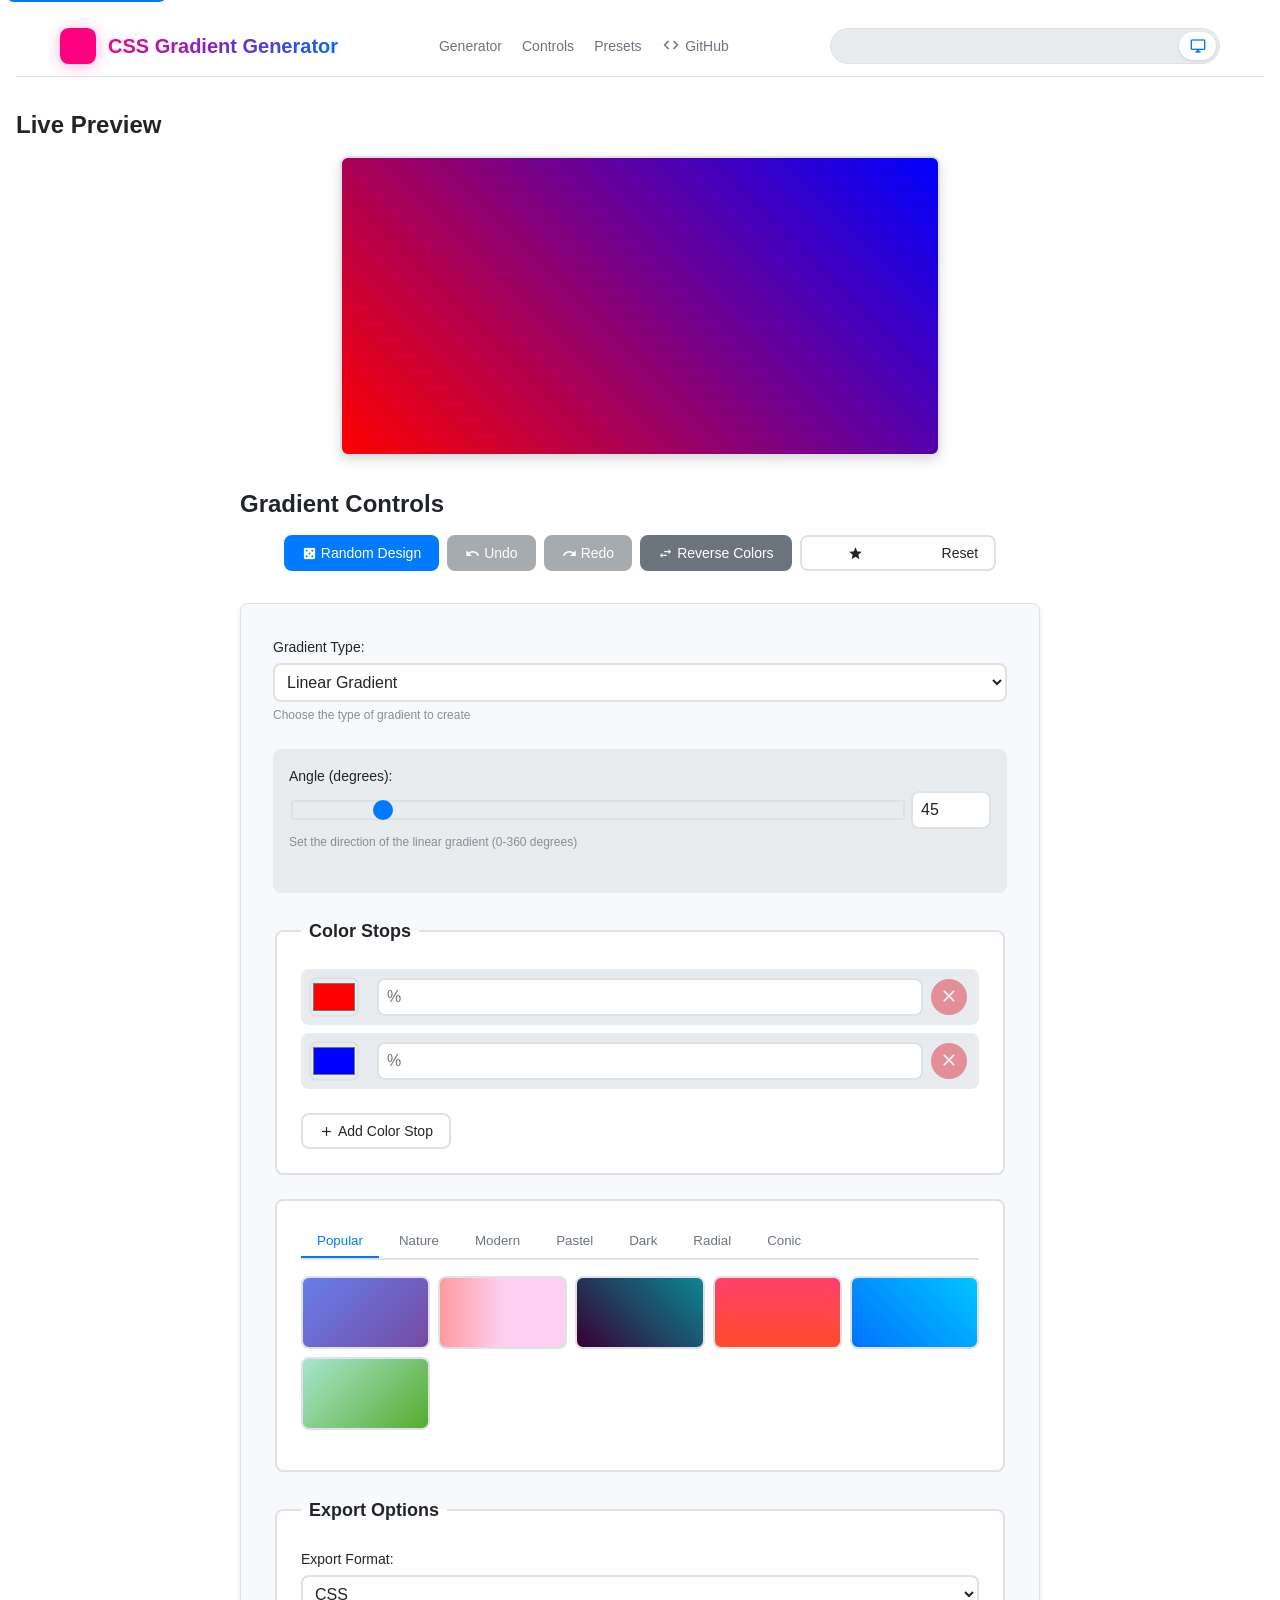
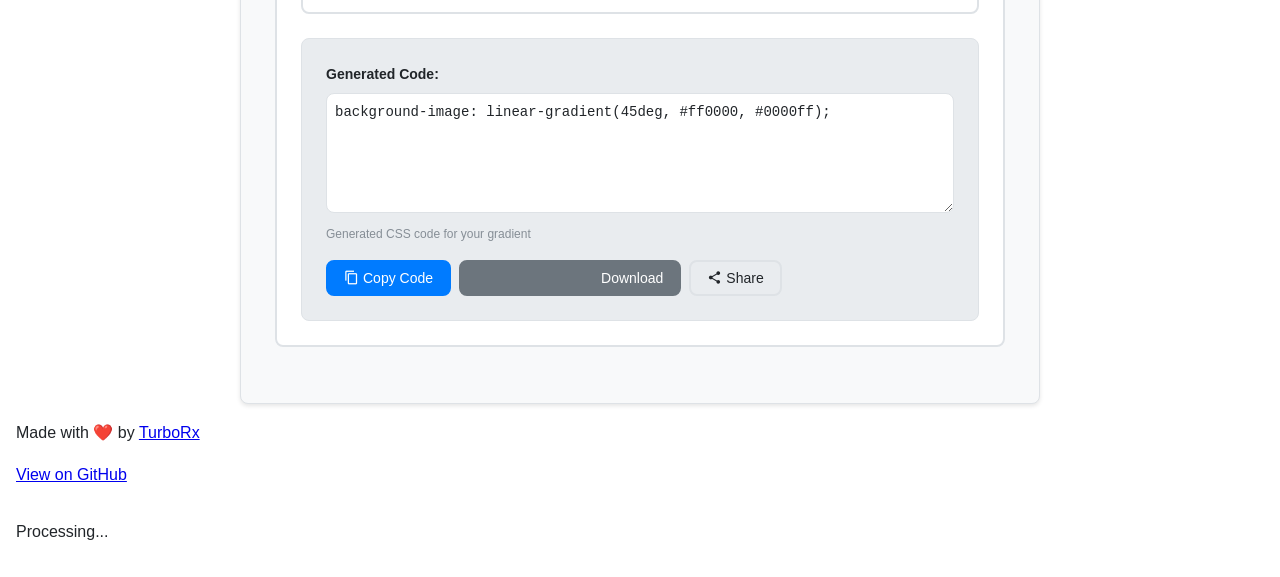
==== commit cdba2f90: "fix(ui): remove v2.2 Pro badge from header" ====
--- a/index.html
+++ b/index.html
@@ -41,7 +41,6 @@
         </div>
         <div class="brand-text">
           <h1 class="title">CSS Gradient Generator</h1>
-          <span class="version-badge">v2.2 Pro</span>
         </div>
       </div>
 
--- a/styles/styles.css
+++ b/styles/styles.css
@@ -904,124 +904,13 @@
   margin-top: var(--spacing-md);
 }
 
-/* ===== TOAST NOTIFICATIONS ===== */
+/* ===== TOAST NOTIFICATIONS (HIDDEN FOR CLEAN POPUP-FREE UI) ===== */
 
 #toast-container {
-  position: fixed;
-  top: var(--spacing-md);
-  right: var(--spacing-md);
-  z-index: 1050;
-  max-width: 350px;
-}
-
-.toast {
-  background: var(--bg-primary);
-  color: var(--text-primary);
-  border: 1px solid var(--border-color);
-  border-radius: var(--border-radius);
-  padding: var(--spacing-md);
-  margin-bottom: var(--spacing-sm);
-  box-shadow: var(--shadow-lg);
-  animation: slideInRight 0.3s ease;
-  position: relative;
-  display: flex;
-  align-items: flex-start;
-  gap: var(--spacing-sm);
-}
-
-@keyframes slideInRight {
-  from {
-    transform: translateX(100%);
-    opacity: 0;
-  }
-  to {
-    transform: translateX(0);
-    opacity: 1;
-  }
-}
-
-.toast.success {
-  border-left: 4px solid var(--accent-success);
-}
-
-.toast.error {
-  border-left: 4px solid var(--accent-danger);
-}
-
-.toast.warning {
-  border-left: 4px solid var(--accent-warning);
-}
-
-.toast-icon {
-  font-size: var(--font-size-lg);
-  margin-top: 2px;
-}
-
-.toast-content {
-  flex: 1;
-}
-
-.toast-title {
-  font-weight: 600;
-  margin-bottom: var(--spacing-xs);
-}
-
-.toast-message {
-  font-size: var(--font-size-sm);
-  color: var(--text-secondary);
-}
-
-.toast-close {
-  background: none;
-  border: none;
-  color: var(--text-secondary);
-  cursor: pointer;
-  padding: 0;
-  font-size: var(--font-size-lg);
-  line-height: 1;
-}
-
-.toast-close:hover {
-  color: var(--text-primary);
-}
-
-/* ===== LOADING OVERLAY ===== */
-
-.loading-overlay {
-  position: fixed;
-  inset: 0;
-  background: rgba(0, 0, 0, 0.7);
-  display: flex;
-  align-items: center;
-  justify-content: center;
-  z-index: 1060;
-  backdrop-filter: blur(4px);
-  opacity: 0;
-  visibility: hidden;
-  transition: all var(--transition-base);
-}
-
-.loading-overlay.active {
-  opacity: 1;
-  visibility: visible;
-}
-
-.loading-content {
-  background: var(--bg-primary);
-  padding: var(--spacing-xxl);
-  border-radius: var(--border-radius);
-  text-align: center;
-  box-shadow: var(--shadow-lg);
-}
-
-.loading-content .loading-spinner {
-  position: relative;
-  transform: none;
-  display: block;
-  margin: 0 auto var(--spacing-lg);
-}
-
-/* ===== RESPONSIVE DESIGN ===== */
+  display: none !important;
+}
+
+/* ===== RESPONSIVE DESIGN FOR SMALL SCREENS ===== */
 
 @media (max-width: 768px) {
   .skip-link {
@@ -1029,86 +918,103 @@
   }
 
   body {
-    padding: var(--spacing-sm);
+    padding: var(--spacing-sm) var(--spacing-xs);
   }
   
   .site-header {
-    margin-bottom: var(--spacing-lg);
-  }
-  
-  .title {
-    font-size: var(--font-size-xxl);
-  }
-  
-  .subtitle {
-    font-size: var(--font-size-base);
+    margin-bottom: var(--spacing-md);
   }
   
   #gradient-preview {
-    height: 200px;
+    height: clamp(180px, 32vh, 250px);
+    border-radius: 12px;
   }
   
   #controls {
-    padding: var(--spacing-lg);
+    padding: var(--spacing-md);
+    border-radius: 12px;
   }
   
   .input-with-slider {
-    grid-template-columns: 1fr;
+    grid-template-columns: 1fr 70px;
     gap: var(--spacing-xs);
   }
   
   .color-stop {
-    grid-template-columns: 50px 1fr 36px;
-    gap: var(--spacing-xs);
+    grid-template-columns: 44px 1fr 44px;
+    gap: 8px;
+    padding: 6px;
+  }
+
+  .color-stop input[type="color"] {
+    width: 44px;
+    height: 44px;
+    border-radius: 8px;
+  }
+
+  .color-stop input[type="number"] {
+    height: 44px;
+    font-size: 14px;
+    border-radius: 8px;
+  }
+
+  .btn-icon {
+    width: 44px;
+    height: 44px;
+    border-radius: 8px;
   }
   
   .action-buttons {
-    justify-content: stretch;
+    display: grid;
+    grid-template-columns: repeat(auto-fit, minmax(130px, 1fr));
+    gap: 8px;
+    width: 100%;
   }
   
   .action-buttons .btn {
-    flex: 1;
+    width: 100%;
     justify-content: center;
-    min-width: 0;
+    padding: 10px 8px;
+    font-size: 13px;
   }
   
   .code-actions {
     flex-direction: column;
+    gap: 8px;
   }
   
   .code-actions .btn {
+    width: 100%;
     justify-content: center;
+    padding: 12px;
+    font-size: 14px;
   }
   
   .preset-grid {
-    grid-template-columns: repeat(auto-fit, minmax(100px, 1fr));
-  }
-  
-  #toast-container {
-    left: var(--spacing-sm);
-    right: var(--spacing-sm);
-    max-width: none;
-  }
-  
-  #theme-toggle {
-    flex-direction: column;
-    gap: var(--spacing-xs);
+    grid-template-columns: repeat(auto-fill, minmax(100px, 1fr));
+    gap: 8px;
   }
 }
 
 @media (max-width: 480px) {
-  .title {
-    font-size: var(--font-size-xl);
-  }
-  
-  #theme-toggle .btn {
-    width: 120px;
-    justify-content: center;
-  }
-  
+  body {
+    padding: 4px;
+  }
+
   .action-buttons {
     grid-template-columns: 1fr 1fr;
-    display: grid;
+  }
+
+  .action-buttons #resetBtn {
+    grid-column: span 2;
+  }
+
+  .input-with-slider {
+    grid-template-columns: 1fr 64px;
+  }
+
+  .title {
+    font-size: 1.1rem;
   }
 }
 
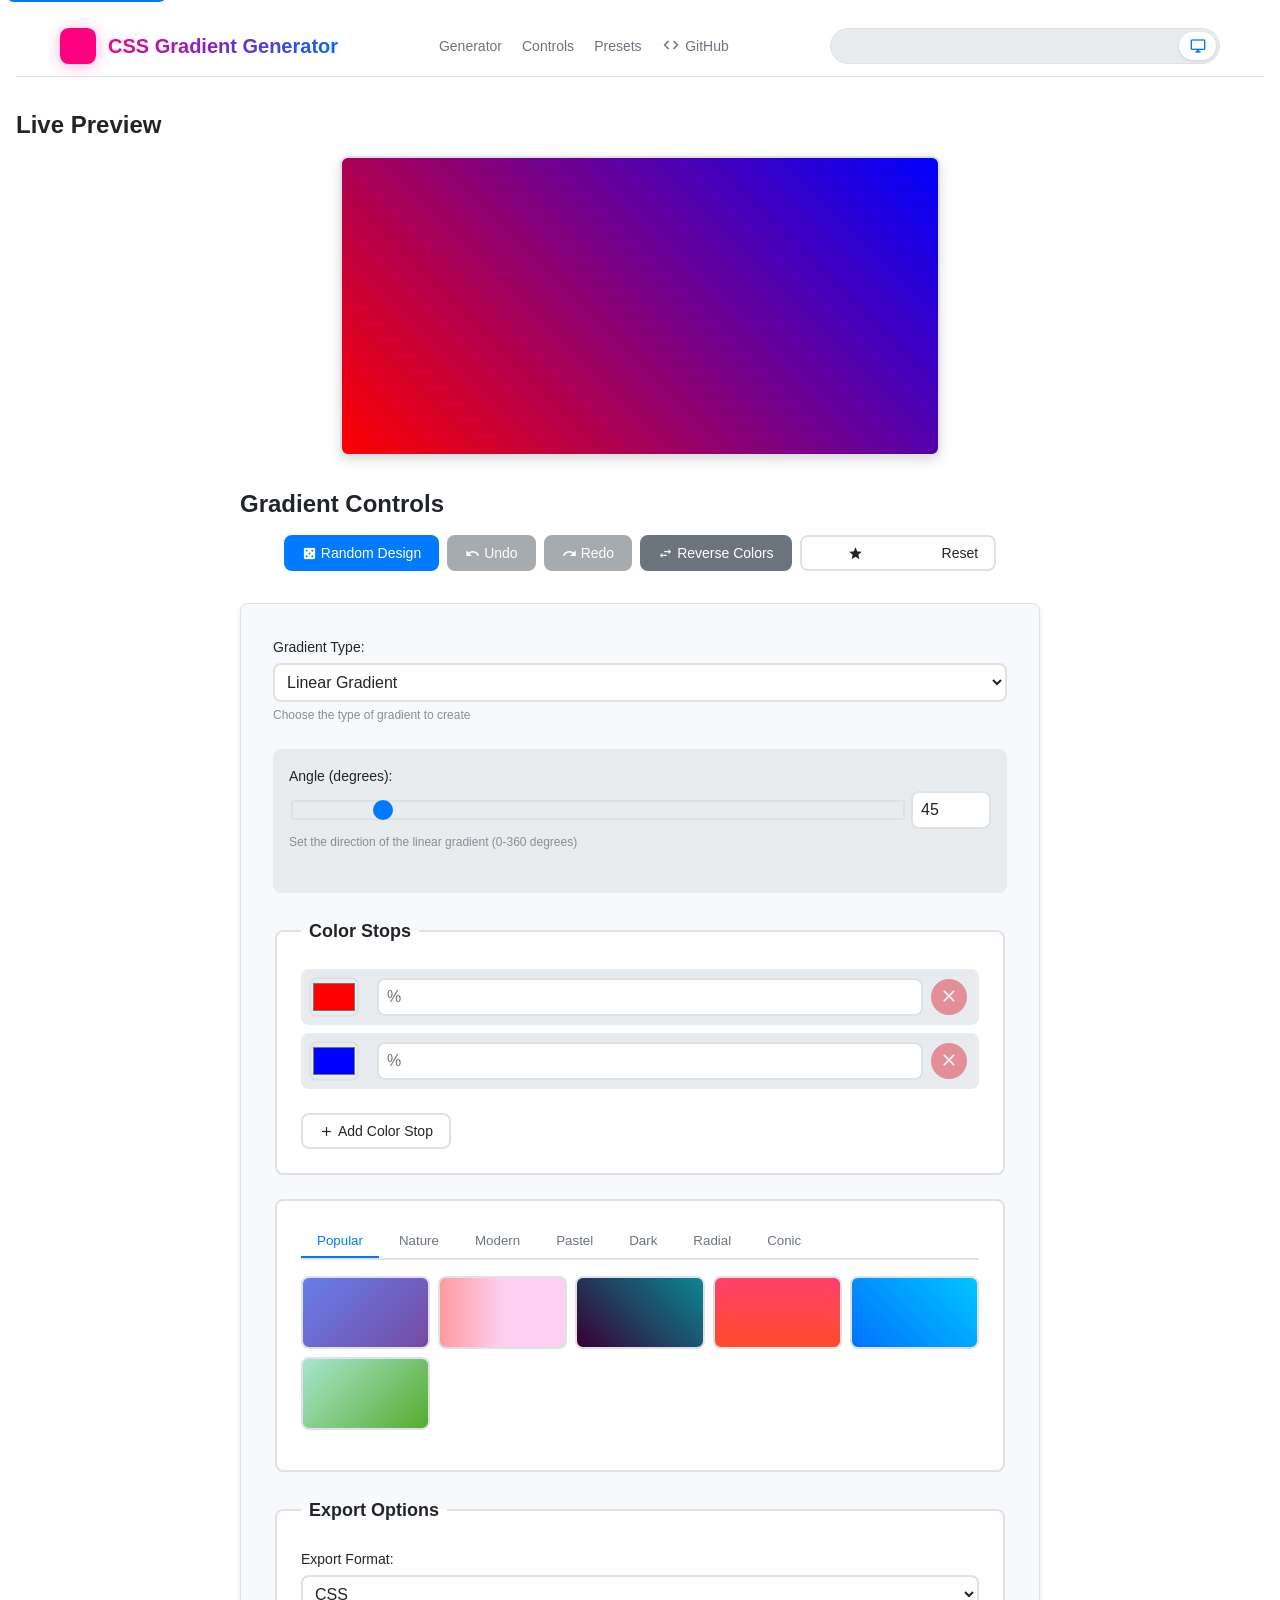
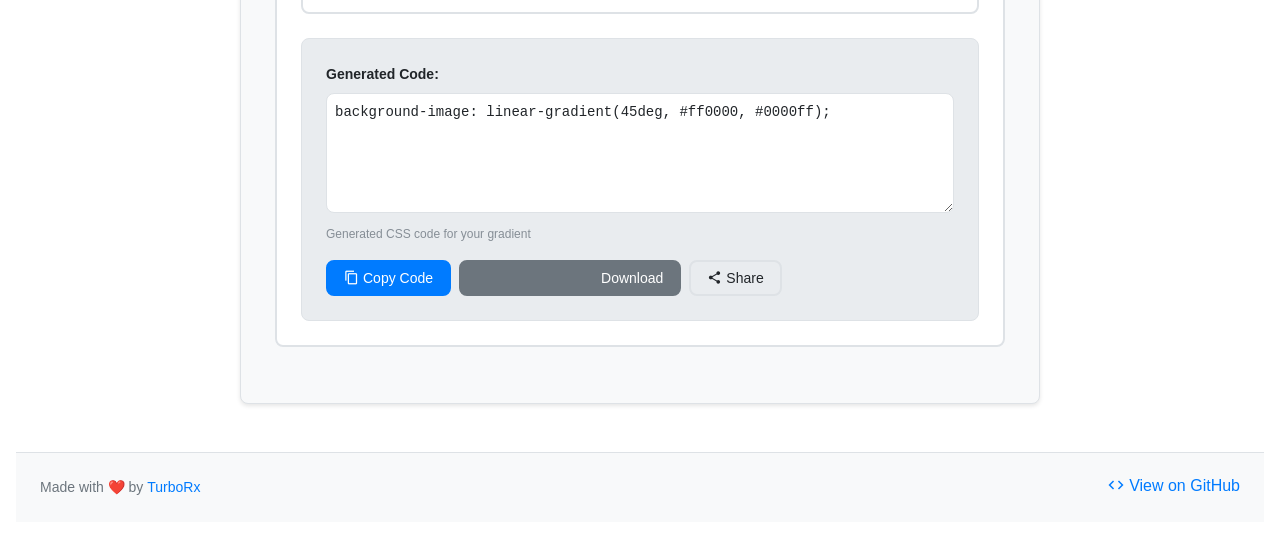
==== commit e2b56486: "fix(ui): add modern site-footer styles and hide raw loading overlay" ====
--- a/index.html
+++ b/index.html
@@ -288,9 +288,15 @@
     </section>
   </main>
 
-  <footer>
-    <p>Made with ❤️ by <a href="https://github.com/TurboRx" target="_blank" rel="noopener noreferrer">TurboRx</a></p>
-    <p><a href="https://github.com/TurboRx/CSS-Gradient-Generator" target="_blank" rel="noopener noreferrer">View on GitHub</a></p>
+  <footer class="site-footer">
+    <div class="footer-container">
+      <p class="footer-text">Made with ❤️ by <a href="https://github.com/TurboRx" target="_blank" rel="noopener noreferrer" class="footer-link">TurboRx</a></p>
+      <div class="footer-meta">
+        <a href="https://github.com/TurboRx/CSS-Gradient-Generator" target="_blank" rel="noopener noreferrer" class="footer-link github-footer">
+          <span class="material-icons" aria-hidden="true">code</span> View on GitHub
+        </a>
+      </div>
+    </div>
   </footer>
 
   <div id="toast-container" aria-live="polite" aria-atomic="true"></div>
--- a/styles/styles.css
+++ b/styles/styles.css
@@ -1117,4 +1117,102 @@
     opacity: 1;
     transform: translateY(0);
   }
+}
+
+/* ===== SITE FOOTER STYLES ===== */
+
+.site-footer {
+  margin-top: var(--spacing-xxl);
+  padding: 1.25rem 1rem;
+  border-top: 1px solid var(--border-color);
+  background-color: var(--bg-secondary);
+  transition: background-color var(--transition-base), border-color var(--transition-base);
+}
+
+.footer-container {
+  max-width: 1200px;
+  margin: 0 auto;
+  display: flex;
+  flex-direction: column;
+  align-items: center;
+  gap: 0.5rem;
+  text-align: center;
+}
+
+@media (min-width: 600px) {
+  .footer-container {
+    flex-direction: row;
+    justify-content: space-between;
+  }
+}
+
+.footer-text {
+  margin: 0;
+  color: var(--text-secondary);
+  font-size: var(--font-size-sm);
+}
+
+.footer-link {
+  color: var(--accent-primary);
+  text-decoration: none;
+  font-weight: 500;
+  transition: color var(--transition-fast);
+  display: inline-flex;
+  align-items: center;
+  gap: 0.25rem;
+}
+
+.footer-link:hover {
+  text-decoration: underline;
+  color: var(--accent-secondary);
+}
+
+.github-footer .material-icons {
+  font-size: 1.1rem;
+}
+
+/* ===== LOADING OVERLAY ===== */
+
+.loading-overlay {
+  position: fixed;
+  inset: 0;
+  background: rgba(0, 0, 0, 0.6);
+  backdrop-filter: blur(4px);
+  -webkit-backdrop-filter: blur(4px);
+  display: flex;
+  align-items: center;
+  justify-content: center;
+  z-index: 9999;
+  opacity: 0;
+  visibility: hidden;
+  transition: opacity var(--transition-base), visibility var(--transition-base);
+}
+
+.loading-overlay.active {
+  opacity: 1;
+  visibility: visible;
+}
+
+.loading-content {
+  background: var(--bg-primary);
+  padding: 2rem;
+  border-radius: var(--border-radius);
+  border: 1px solid var(--border-color);
+  text-align: center;
+  box-shadow: var(--shadow-lg);
+  color: var(--text-primary);
+}
+
+.loading-spinner {
+  width: 36px;
+  height: 36px;
+  border: 3px solid var(--border-color);
+  border-top-color: var(--accent-primary);
+  border-radius: 50%;
+  animation: spin 0.8s linear infinite;
+  margin: 0 auto 1rem;
+}
+
+@keyframes spin {
+  to { transform: rotate(360deg); }
 }
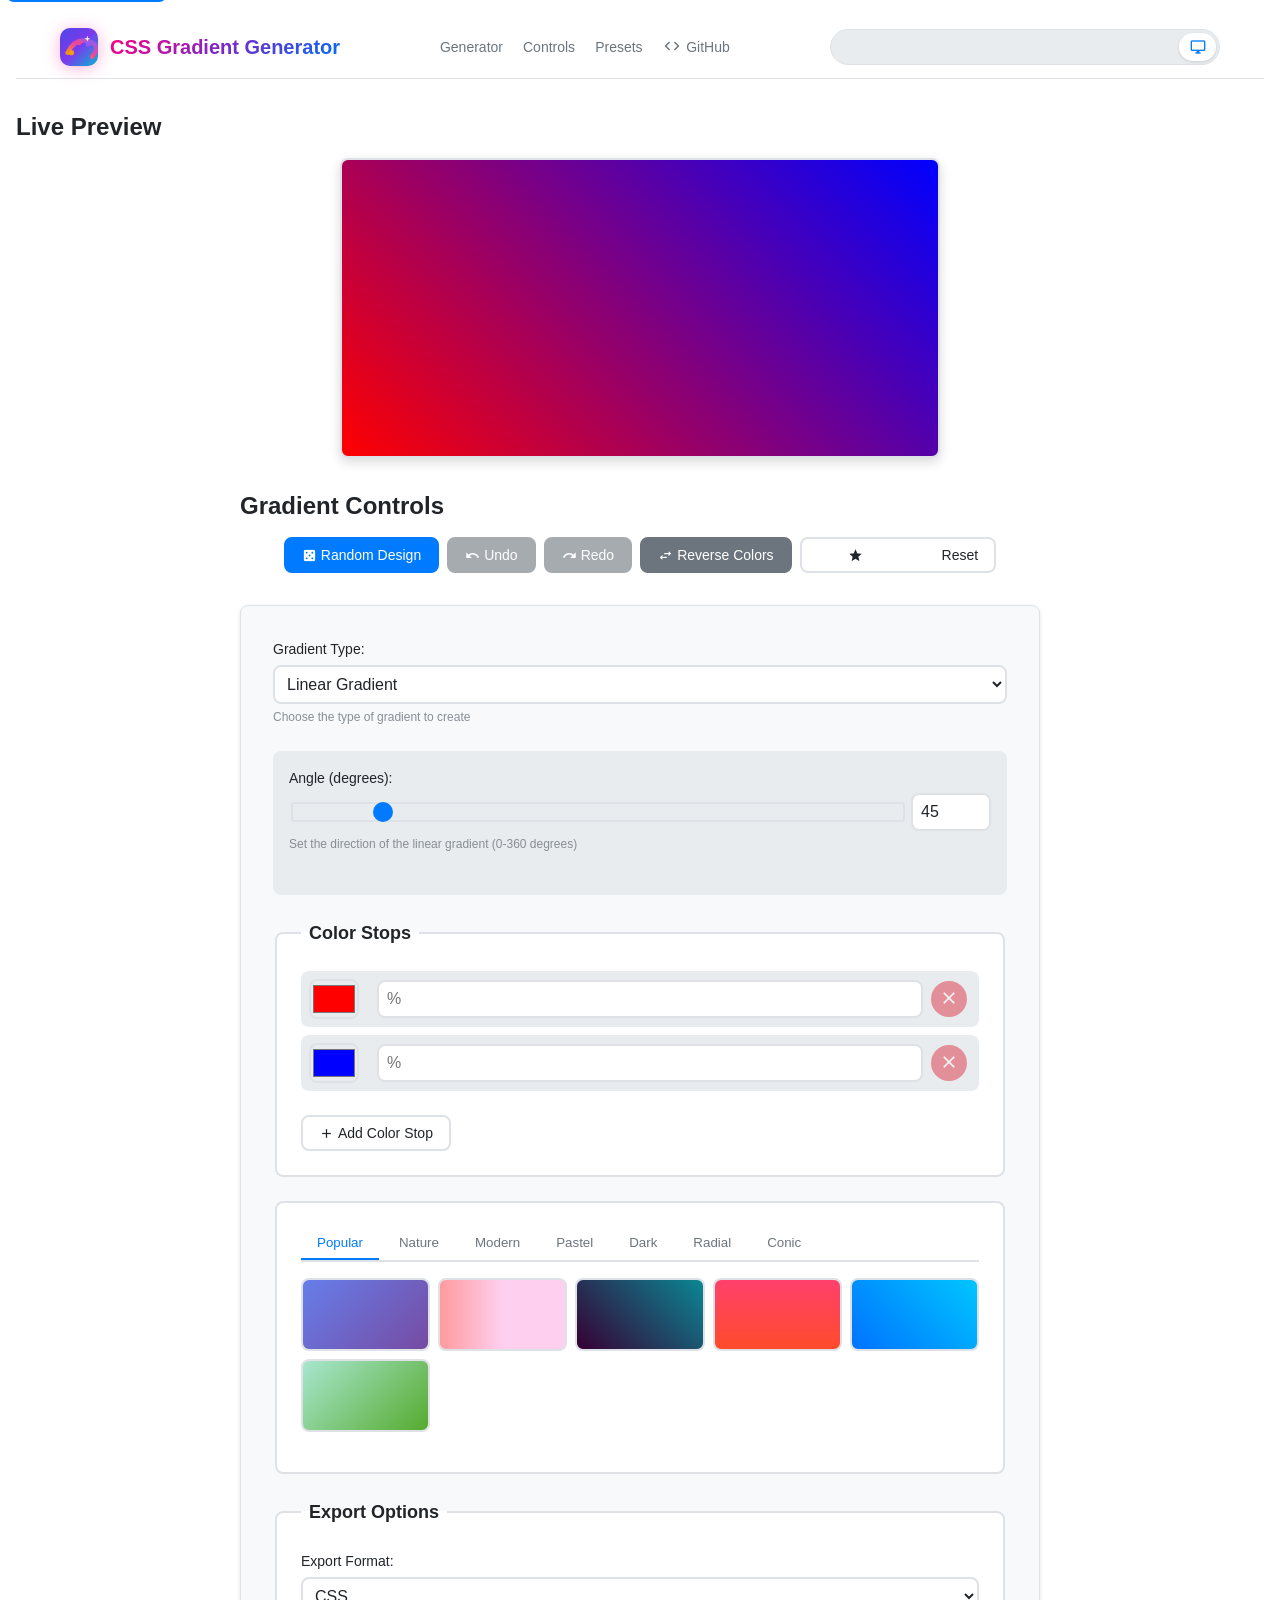
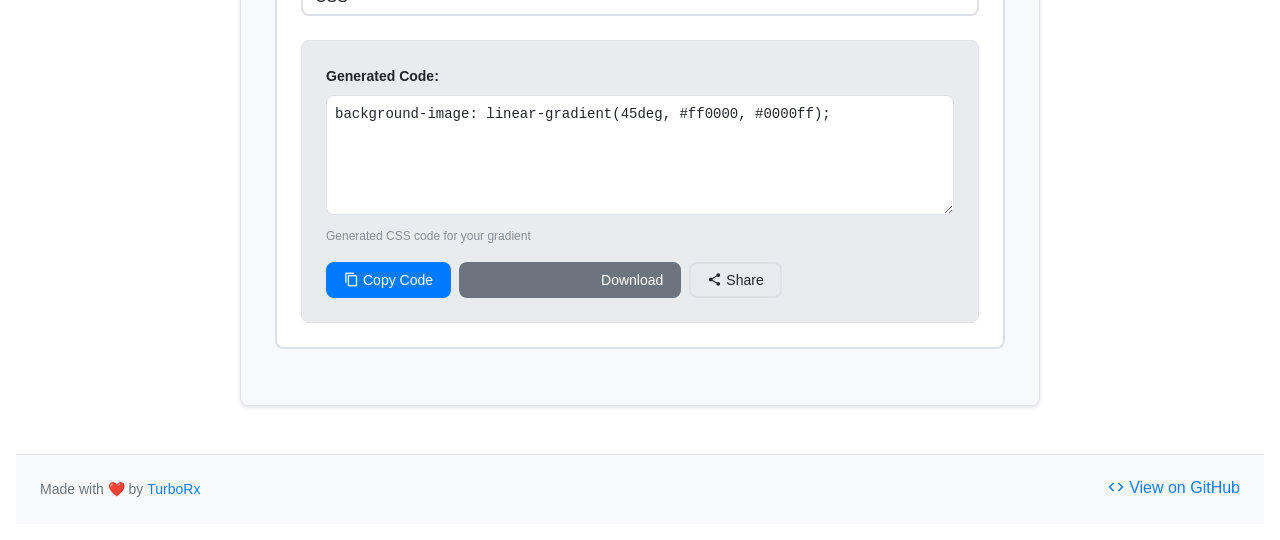
==== commit 1c149185: "feat(brand): add modern multi-gradient vector prism logo and favicon" ====
--- a/index.html
+++ b/index.html
@@ -20,7 +20,7 @@
   <link rel="stylesheet" href="styles/index.css" />
   
   <!-- Favicon -->
-  <link rel="icon" type="image/svg+xml" href="data:image/svg+xml,<svg xmlns=%22http://www.w3.org/2000/svg%22 viewBox=%220 0 100 100%22><defs><linearGradient id=%22g%22 x1=%220%22 y1=%220%22 x2=%22100%22 y2=%22100%22><stop offset=%220%25%22 style=%22stop-color:%23ff0080%22/><stop offset=%22100%25%22 style=%22stop-color:%23ff8c00%22/></linearGradient></defs><rect width=%22100%22 height=%22100%22 fill=%22url(%23g)%22/></svg>" />
+  <link rel="icon" type="image/svg+xml" href="data:image/svg+xml,<svg xmlns='http://www.w3.org/2000/svg' viewBox='0 0 100 100'><defs><linearGradient id='bg' x1='0%25' y1='0%25' x2='100%25' y2='100%25'><stop offset='0%25' stop-color='%234F46E5'/><stop offset='50%25' stop-color='%237C3AED'/><stop offset='100%25' stop-color='%2306B6D4'/></linearGradient><linearGradient id='rg' x1='0%25' y1='100%25' x2='100%25' y2='0%25'><stop offset='0%25' stop-color='%23F59E0B'/><stop offset='50%25' stop-color='%23EC4899'/><stop offset='100%25' stop-color='%238B5CF6'/></linearGradient></defs><rect width='100' height='100' rx='26' fill='url(%23bg)'/><path d='M 20 65 Q 40 25 75 35 T 85 75' fill='none' stroke='url(%23rg)' stroke-width='12' stroke-linecap='round'/><circle cx='30' cy='65' r='7' fill='%23F59E0B'/><circle cx='50' cy='38' r='7' fill='%23EC4899'/><circle cx='75' cy='42' r='7' fill='%238B5CF6'/><path d='M 72 20 L 74 26 L 80 28 L 74 30 L 72 36 L 70 30 L 64 28 L 70 26 Z' fill='%23FFFFFF'/></svg>" />
 </head>
 <body>
   <a href="#main-content" class="skip-link">Skip to main content</a>
@@ -29,14 +29,25 @@
     <div class="header-container">
       <div class="brand">
         <div class="brand-logo" aria-hidden="true">
-          <svg viewBox="0 0 100 100" class="logo-svg" width="36" height="36">
+          <svg viewBox="0 0 100 100" class="logo-svg" width="38" height="38" xmlns="http://www.w3.org/2000/svg">
             <defs>
-              <linearGradient id="logo-g" x1="0" y1="0" x2="100" y2="100">
-                <stop offset="0%" stop-color="#ff0080"/>
-                <stop offset="100%" stop-color="#7928ca"/>
+              <linearGradient id="logoGradBg" x1="0%" y1="0%" x2="100%" y2="100%">
+                <stop offset="0%" stop-color="#4F46E5"/>
+                <stop offset="50%" stop-color="#7C3AED"/>
+                <stop offset="100%" stop-color="#06B6D4"/>
+              </linearGradient>
+              <linearGradient id="logoGradRing" x1="0%" y1="100%" x2="100%" y2="0%">
+                <stop offset="0%" stop-color="#F59E0B"/>
+                <stop offset="50%" stop-color="#EC4899"/>
+                <stop offset="100%" stop-color="#8B5CF6"/>
               </linearGradient>
             </defs>
-            <rect width="100" height="100" rx="24" fill="url(#logo-g)"/>
+            <rect width="100" height="100" rx="26" fill="url(#logoGradBg)"/>
+            <path d="M 20 65 Q 40 25 75 35 T 85 75" fill="none" stroke="url(#logoGradRing)" stroke-width="12" stroke-linecap="round"/>
+            <circle cx="30" cy="65" r="7" fill="#F59E0B"/>
+            <circle cx="50" cy="38" r="7" fill="#EC4899"/>
+            <circle cx="75" cy="42" r="7" fill="#8B5CF6"/>
+            <path d="M 72 20 L 74 26 L 80 28 L 74 30 L 72 36 L 70 30 L 64 28 L 70 26 Z" fill="#FFFFFF" opacity="0.9"/>
           </svg>
         </div>
         <div class="brand-text">
@@ -93,9 +104,6 @@
         </a>
         <a href="#presetGradients" class="mobile-link">
           <span class="material-icons" aria-hidden="true">style</span> Presets
-        </a>
-        <a href="https://github.com/TurboRx/CSS-Gradient-Generator" target="_blank" rel="noopener noreferrer" class="mobile-link">
-          <span class="material-icons" aria-hidden="true">code</span> View on GitHub
         </a>
       </nav>
       <div class="mobile-theme-row">
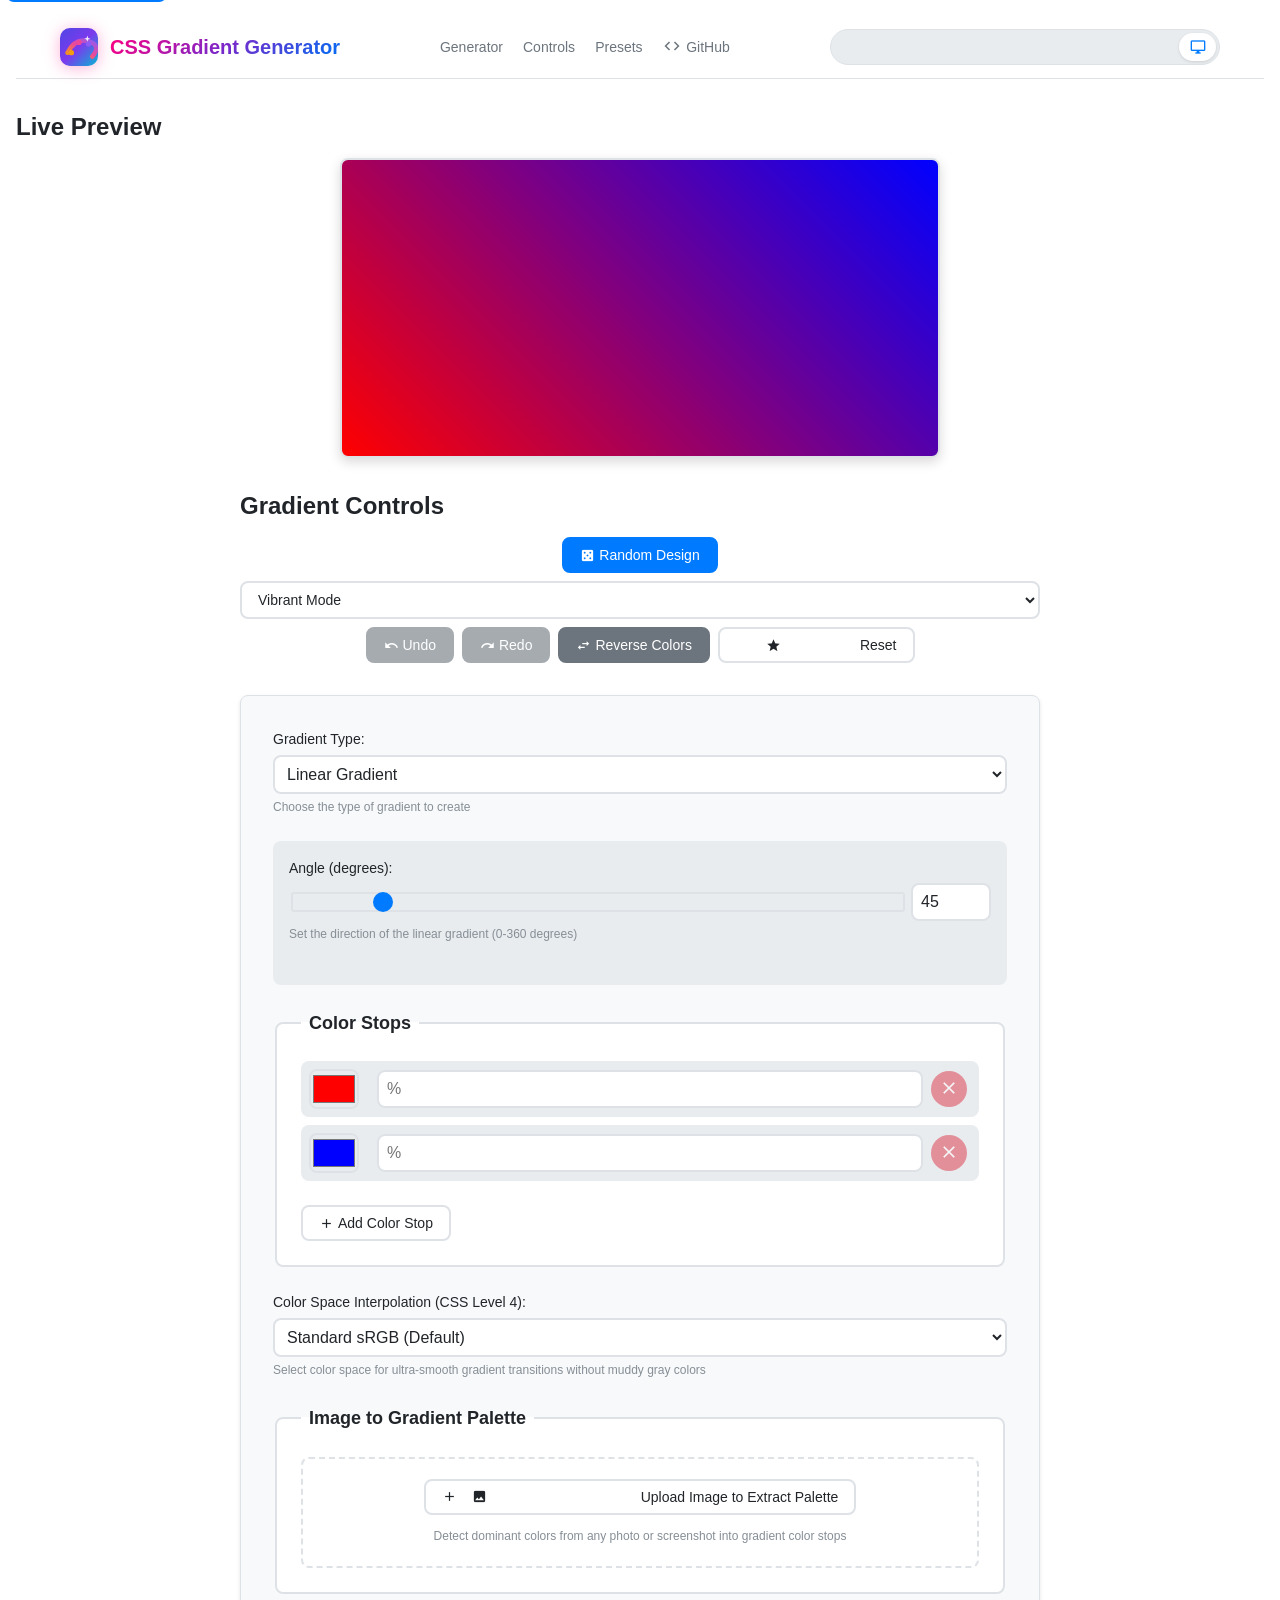
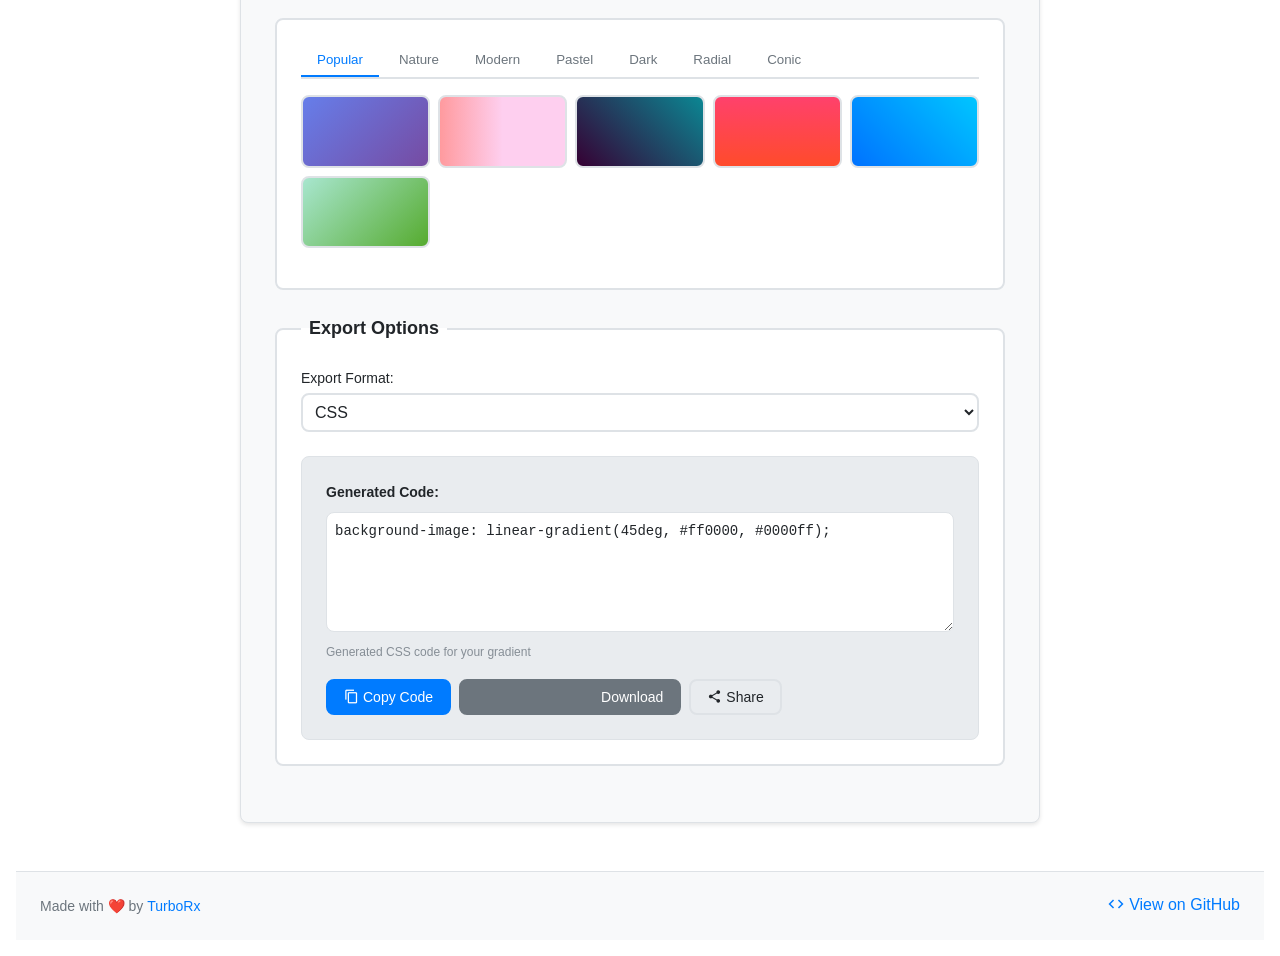
==== commit 83432449: "feat: add OKLCH color space, image-to-gradient extractor, color harmony modes, and mobile framework " ====
--- a/index.html
+++ b/index.html
@@ -140,6 +140,14 @@
           <span class="material-icons" aria-hidden="true">casino</span>
           Random Design
         </button>
+        <select id="harmonyMode" class="harmony-select" aria-label="Random Color Harmony Mode">
+          <option value="vibrant">Vibrant Mode</option>
+          <option value="analogous">Analogous Harmony</option>
+          <option value="complementary">Complementary</option>
+          <option value="pastel">Soft Pastel</option>
+          <option value="monochromatic">Monochromatic</option>
+          <option value="random">Full Random</option>
+        </select>
         <button id="undoBtn" type="button" class="btn btn-secondary" disabled>
           <span class="material-icons" aria-hidden="true">undo</span>
           Undo
@@ -255,6 +263,30 @@
           </button>
         </fieldset>
 
+        <div class="form-group">
+          <label for="colorSpace">Color Space Interpolation (CSS Level 4):</label>
+          <select id="colorSpace" aria-describedby="color-space-help">
+            <option value="none">Standard sRGB (Default)</option>
+            <option value="in oklch">OKLCH (Ultra-Vibrant, No Gray Zones)</option>
+            <option value="in lab">LAB (Perceptually Uniform)</option>
+            <option value="in hsl">HSL (Hue Circle Interpolation)</option>
+            <option value="in hwb">HWB (Whiteness & Blackness)</option>
+          </select>
+          <small id="color-space-help">Select color space for ultra-smooth gradient transitions without muddy gray colors</small>
+        </div>
+
+        <fieldset class="image-extractor-fieldset">
+          <legend>Image to Gradient Palette</legend>
+          <div class="image-dropzone" id="imageDropzone">
+            <input type="file" id="imageInput" accept="image/*" class="visually-hidden" />
+            <button type="button" id="triggerImageUpload" class="btn btn-outline">
+              <span class="material-icons" aria-hidden="true">add_photo_alternate</span>
+              Upload Image to Extract Palette
+            </button>
+            <small>Detect dominant colors from any photo or screenshot into gradient color stops</small>
+          </div>
+        </fieldset>
+
         <fieldset class="presets-fieldset">
           <legend>Preset Gradients</legend>
           <div id="presetGradients" class="preset-grid" role="group" aria-label="Preset gradient options"></div>
@@ -267,6 +299,10 @@
             <select id="exportFormat">
               <option value="css">CSS</option>
               <option value="tailwind">Tailwind CSS</option>
+              <option value="flutter">Flutter (Dart)</option>
+              <option value="react-native">React Native</option>
+              <option value="swiftui">SwiftUI (iOS/macOS)</option>
+              <option value="canvas">HTML5 Canvas 2D</option>
               <option value="scss">SCSS</option>
               <option value="json">JSON</option>
               <option value="svg">SVG</option>
--- a/styles/styles.css
+++ b/styles/styles.css
@@ -523,6 +523,40 @@
   margin-bottom: var(--spacing-xl);
 }
 
+.harmony-select {
+  padding: 0.5rem 0.75rem;
+  border-radius: var(--border-radius);
+  border: 2px solid var(--border-color);
+  background: var(--bg-primary);
+  color: var(--text-primary);
+  font-size: var(--font-size-sm);
+  font-weight: 500;
+  cursor: pointer;
+}
+
+.image-extractor-fieldset {
+  margin-top: var(--spacing-lg);
+  margin-bottom: var(--spacing-lg);
+}
+
+.image-dropzone {
+  border: 2px dashed var(--border-color);
+  border-radius: var(--border-radius);
+  padding: 1.25rem;
+  text-align: center;
+  background: var(--bg-primary);
+  transition: all var(--transition-fast);
+}
+
+.image-dropzone.drag-over {
+  border-color: var(--accent-primary);
+  background: rgba(0, 112, 243, 0.08);
+}
+
+.image-dropzone button {
+  margin-bottom: 0.5rem;
+}
+
 #controls {
   background: var(--bg-secondary);
   padding: var(--spacing-xl);
